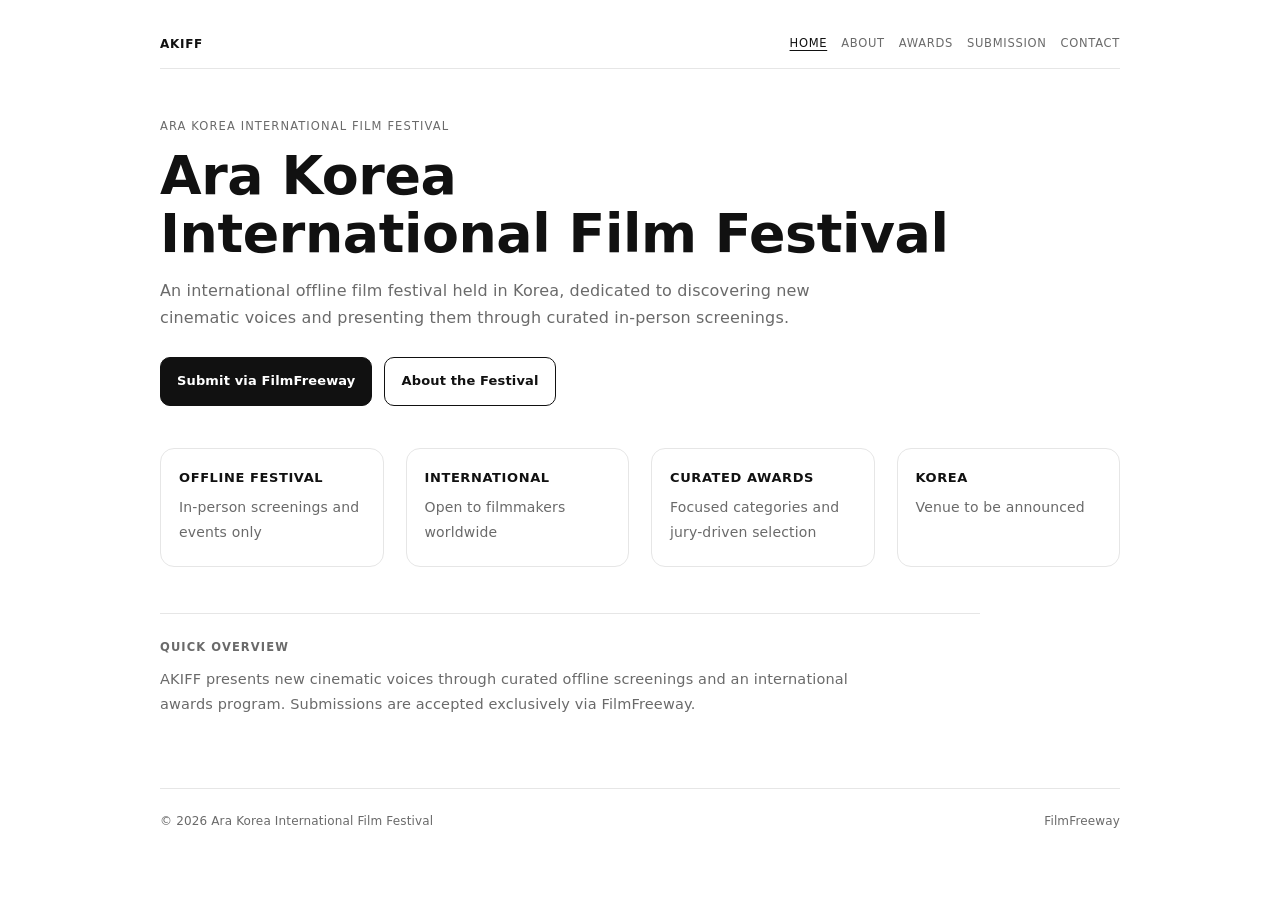
==== index.html @ 5d1ac5d6 "Add files via upload" ====
<!doctype html>
<html lang="en">
<head>
  <meta charset="utf-8" />
  <meta name="viewport" content="width=device-width, initial-scale=1" />
  <title>Ara Korea International Film Festival (AKIFF)</title>
  <meta name="description" content="Ara Korea International Film Festival (AKIFF) is an offline international film festival in Korea. Submissions via FilmFreeway." />
  
  <style>
    :root{
      --bg:#ffffff;
      --text:#111111;
      --muted:#6a6a6a;
      --line:#e6e6e6;
      --max: 1000px;
    }
    *{ box-sizing:border-box; }
    body{
      margin:0;
      background:var(--bg);
      color:var(--text);
      font-family: system-ui, -apple-system, BlinkMacSystemFont, "Segoe UI",
                   Roboto, Helvetica, Arial;
      line-height:1.7;
      letter-spacing:0.15px;
      font-size:15px;
    }
    a{ color:inherit; text-decoration:none; }
    a:hover{ text-decoration:underline; }
    .wrap{ max-width:var(--max); margin:0 auto; padding:20px 20px 64px; }

    header{
      position: sticky;
      top: 0;
      background: rgba(255,255,255,0.96);
      border-bottom:1px solid var(--line);
      z-index: 10;
    }
    .topbar{
      display:flex;
      justify-content:space-between;
      align-items:center;
      padding: 14px 0;
      font-size:12px;
      text-transform:uppercase;
      letter-spacing:0.7px;
      gap: 16px;
    }
    .brand a{
      font-weight:700;
      text-decoration:none;
    }
    nav{
      display:flex;
      gap:14px;
      color:var(--muted);
      font-size:11.5px;
      letter-spacing:0.7px;
      flex-wrap:wrap;
      justify-content:flex-end;
    }
    nav a{ white-space:nowrap; }

    nav a[aria-current="page"]{
      color: var(--text);
      text-decoration: underline;
      text-underline-offset: 3px;
    }

    /* Small screens: keep nav on one line via horizontal scroll (no wrapping) */
    @media (max-width: 420px){
      .topbar{ align-items:flex-start; gap:10px; }
      nav{
        flex-wrap: nowrap;
        overflow-x: auto;
        -webkit-overflow-scrolling: touch;
        max-width: 100%;
        padding-bottom: 4px;
        justify-content:flex-start;
        gap:12px;
        font-size:11px;
      }
      nav::-webkit-scrollbar{ display:none; }
    }

    /* Page */
    .hero{
      margin-top:48px;
      max-width:820px;
    }
    h1{
      margin: 0 0 14px;
      font-size: clamp(30px, 4.2vw, 54px);
      line-height:1.08;
      letter-spacing:-0.4px;
      font-weight:700;
    }
    .lead{
      margin: 0 0 26px;
      font-size: 16px;
      color: var(--muted);
      max-width: 720px;
    }

    .cta{
      display:flex;
      gap:12px;
      flex-wrap:wrap;
    }
    .btn{
      display:inline-block;
      padding: 12px 16px;
      border:1px solid var(--text);
      border-radius: 10px;
      font-weight:600;
      font-size: 13px;
    }
    .btn.primary{ background:var(--text); color:var(--bg); }

    .impact{
      margin-top:42px;
      display:grid;
      grid-template-columns: repeat(auto-fit, minmax(220px,1fr));
      gap:22px;
    }
    .impact .card{
      padding:18px 18px 20px;
      border:1px solid var(--line);
      border-radius:14px;
      background:#fff;
    }
    .impact strong{
      display:block;
      font-size:13px;
      margin-bottom:6px;
      letter-spacing:0.6px;
      text-transform:uppercase;
    }
    .impact span{
      font-size:14px;
      color:var(--muted);
    }

    .section{
      margin-top: 46px;
      border-top: 1px solid var(--line);
      padding-top: 24px;
      max-width: 820px;
    }
    .kicker{
      margin: 0 0 10px;
      font-size: 11.5px;
      text-transform:uppercase;
      letter-spacing:1.1px;
      color:var(--muted);
    }
    h2{
      margin: 0 0 10px;
      font-size: 11.5px;
      text-transform:uppercase;
      letter-spacing:1.1px;
      color:var(--muted);
    }
    .two-col{
      display:grid;
      grid-template-columns: 1.2fr 1fr;
      gap: 18px;
      align-items:start;
    }
    @media (max-width: 820px){
      .two-col{ grid-template-columns: 1fr; }
    }
    .box{
      border:1px solid var(--line);
      border-radius:14px;
      padding:16px;
      background:#fff;
    }
    ul.clean{
      margin: 0;
      padding-left: 18px;
      color: var(--muted);
    }
    ul.clean li{ margin: 6px 0; }

    footer{
      margin-top: 72px;
      padding-top: 22px;
      border-top: 1px solid var(--line);
      color:var(--muted);
      font-size: 12px;
      display:flex;
      justify-content:space-between;
      gap:12px 18px;
      flex-wrap:wrap;
    }
  </style>

</head>
<body>
  <div class="wrap">
    
<header>
  <div class="topbar">
    <div class="brand"><a href="./index.html">AKIFF</a></div>
    <nav aria-label="Primary">
      <a href="./index.html" aria-current="page">Home</a>
      <a href="./about.html" >About</a>
      <a href="./awards.html" >Awards</a>
      <a href="./submit.html">Submission</a>
      <a href="./contact.html">Contact</a>
    </nav>
  </div>
</header>

    <main>
      <section class="hero">
        <div class="kicker">Ara Korea International Film Festival</div>
        <h1>Ara Korea<br>International Film Festival</h1>
        <p class="lead">
          An international offline film festival held in Korea, dedicated to discovering new cinematic voices and presenting them
          through curated in-person screenings.
        </p>

        <div class="cta">
          <a class="btn primary" href="https://filmfreeway.com/arakorea" target="_blank" rel="noopener">Submit via FilmFreeway</a>
          <a class="btn" href="./about.html">About the Festival</a>
        </div>
      </section>

      <section class="impact" aria-label="Highlights">
        <div class="card"><strong>Offline Festival</strong><span>In-person screenings and events only</span></div>
        <div class="card"><strong>International</strong><span>Open to filmmakers worldwide</span></div>
        <div class="card"><strong>Curated Awards</strong><span>Focused categories and jury-driven selection</span></div>
        <div class="card"><strong>Korea</strong><span>Venue to be announced</span></div>
      </section>

      <section class="section">
        <h2>Quick overview</h2>
        <p class="lead" style="font-size:14.5px; margin-bottom:0;">
          AKIFF presents new cinematic voices through curated offline screenings and an international awards program.
          Submissions are accepted exclusively via FilmFreeway.
        </p>
      </section>

      <footer>
        <div>© <span id="y"></span> Ara Korea International Film Festival</div>
        <div><a href="https://filmfreeway.com/arakorea" target="_blank" rel="noopener">FilmFreeway</a></div>
      </footer>
    </main>
  </div>
  <script>document.getElementById('y').textContent = new Date().getFullYear();</script>
</body>
</html>
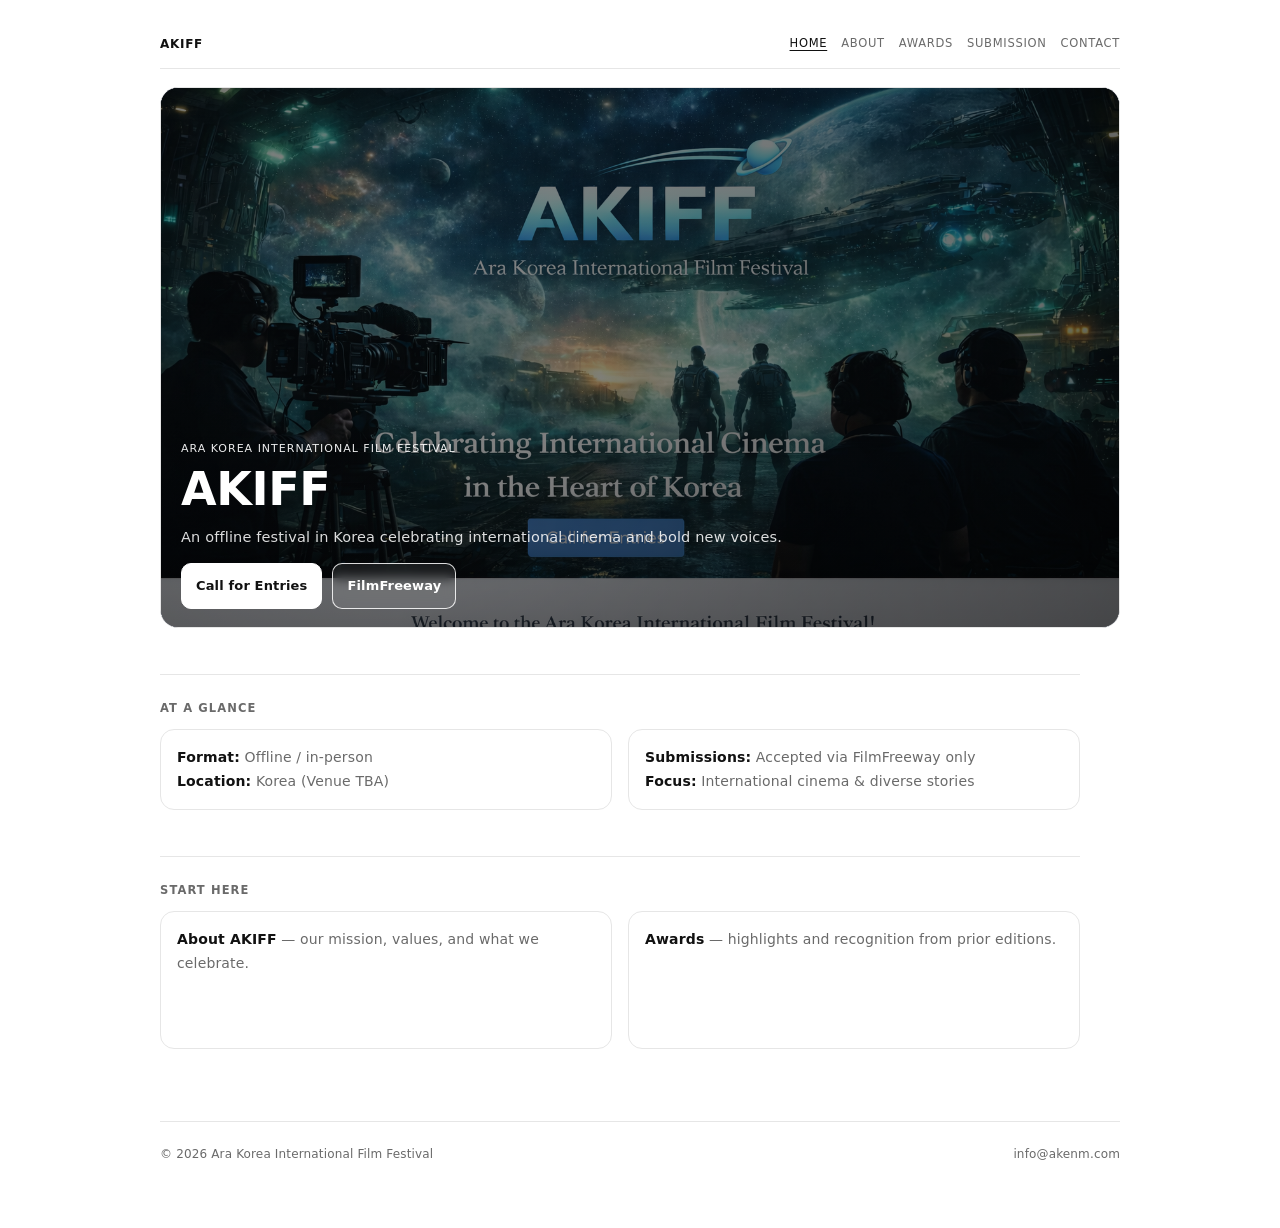
==== commit 1b0c09b3: "Add files via upload" ====
--- a/index.html
+++ b/index.html
@@ -4,15 +4,15 @@
   <meta charset="utf-8" />
   <meta name="viewport" content="width=device-width, initial-scale=1" />
   <title>Ara Korea International Film Festival (AKIFF)</title>
-  <meta name="description" content="Ara Korea International Film Festival (AKIFF) is an offline international film festival in Korea. Submissions via FilmFreeway." />
-  
+  <meta name="description" content="Ara Korea International Film Festival (AKIFF) — an offline festival in Korea celebrating international cinema." />
+
   <style>
     :root{
       --bg:#ffffff;
       --text:#111111;
       --muted:#6a6a6a;
       --line:#e6e6e6;
-      --max: 1000px;
+      --max:1000px;
     }
     *{ box-sizing:border-box; }
     body{
@@ -32,24 +32,22 @@
     header{
       position: sticky;
       top: 0;
-      background: rgba(255,255,255,0.96);
+      background: rgba(255,255,255,0.92);
       border-bottom:1px solid var(--line);
       z-index: 10;
+      backdrop-filter: blur(10px);
     }
     .topbar{
       display:flex;
       justify-content:space-between;
       align-items:center;
-      padding: 14px 0;
+      padding:14px 0;
       font-size:12px;
       text-transform:uppercase;
       letter-spacing:0.7px;
-      gap: 16px;
-    }
-    .brand a{
-      font-weight:700;
-      text-decoration:none;
-    }
+      gap:16px;
+    }
+    .brand a{ font-weight:700; }
     nav{
       display:flex;
       gap:14px;
@@ -60,22 +58,17 @@
       justify-content:flex-end;
     }
     nav a{ white-space:nowrap; }
-
     nav a[aria-current="page"]{
-      color: var(--text);
-      text-decoration: underline;
-      text-underline-offset: 3px;
-    }
-
-    /* Small screens: keep nav on one line via horizontal scroll (no wrapping) */
-    @media (max-width: 420px){
+      color:var(--text);
+      text-decoration:underline;
+      text-underline-offset:3px;
+    }
+    @media (max-width:420px){
       .topbar{ align-items:flex-start; gap:10px; }
       nav{
-        flex-wrap: nowrap;
-        overflow-x: auto;
-        -webkit-overflow-scrolling: touch;
-        max-width: 100%;
-        padding-bottom: 4px;
+        flex-wrap:nowrap;
+        overflow-x:auto;
+        -webkit-overflow-scrolling:touch;
         justify-content:flex-start;
         gap:12px;
         font-size:11px;
@@ -83,172 +76,204 @@
       nav::-webkit-scrollbar{ display:none; }
     }
 
-    /* Page */
+    /* HERO */
     .hero{
-      margin-top:48px;
-      max-width:820px;
+      margin-top:18px;
+      border:1px solid var(--line);
+      border-radius:18px;
+      overflow:hidden;
+      background:#0b1220;
+      position:relative;
+    }
+    .heroMedia{
+      aspect-ratio: 16 / 9;
+      width:100%;
+      position:relative;
+      background:#0b1220;
+    }
+    .heroMedia img{
+      position:absolute;
+      inset:0;
+      width:100%;
+      height:100%;
+      object-fit:cover;
+      display:block;
+      transform: scale(1.02);
+    }
+    .heroMedia:after{
+      content:"";
+      position:absolute;
+      inset:0;
+      background:
+        radial-gradient(1200px 600px at 25% 80%, rgba(0,0,0,0.05), rgba(0,0,0,0.55)),
+        linear-gradient(to top, rgba(0,0,0,0.55), rgba(0,0,0,0.18));
+      pointer-events:none;
+    }
+    .heroInner{
+      position:absolute;
+      inset:auto 0 0 0;
+      padding:22px 20px 18px;
+      color:#fff;
+      z-index:2;
+    }
+    .kicker{
+      font-size:11px;
+      text-transform:uppercase;
+      letter-spacing:1px;
+      opacity:.92;
+      margin:0 0 6px;
     }
     h1{
-      margin: 0 0 14px;
-      font-size: clamp(30px, 4.2vw, 54px);
+      margin:0 0 10px;
+      font-size:clamp(26px,4vw,46px);
       line-height:1.08;
       letter-spacing:-0.4px;
-      font-weight:700;
+      font-weight:800;
     }
     .lead{
-      margin: 0 0 26px;
-      font-size: 16px;
-      color: var(--muted);
-      max-width: 720px;
-    }
-
-    .cta{
-      display:flex;
-      gap:12px;
+      margin:0 0 14px;
+      max-width:780px;
+      color:rgba(255,255,255,0.86);
+      font-size:14.5px;
+    }
+    .ctaRow{
+      display:flex;
+      gap:10px;
       flex-wrap:wrap;
+      align-items:center;
     }
     .btn{
       display:inline-block;
-      padding: 12px 16px;
-      border:1px solid var(--text);
-      border-radius: 10px;
-      font-weight:600;
-      font-size: 13px;
-    }
-    .btn.primary{ background:var(--text); color:var(--bg); }
-
-    .impact{
-      margin-top:42px;
-      display:grid;
-      grid-template-columns: repeat(auto-fit, minmax(220px,1fr));
-      gap:22px;
-    }
-    .impact .card{
-      padding:18px 18px 20px;
-      border:1px solid var(--line);
-      border-radius:14px;
+      padding:11px 14px;
+      border:1px solid rgba(255,255,255,0.85);
+      border-radius:10px;
+      font-weight:700;
+      font-size:13px;
+      color:#fff;
+      backdrop-filter: blur(6px);
+      background: rgba(255,255,255,0.08);
+    }
+    .btn.primary{
       background:#fff;
-    }
-    .impact strong{
-      display:block;
-      font-size:13px;
-      margin-bottom:6px;
-      letter-spacing:0.6px;
-      text-transform:uppercase;
-    }
-    .impact span{
-      font-size:14px;
-      color:var(--muted);
+      color:#111;
+      border-color:#fff;
     }
 
     .section{
-      margin-top: 46px;
-      border-top: 1px solid var(--line);
-      padding-top: 24px;
-      max-width: 820px;
-    }
-    .kicker{
-      margin: 0 0 10px;
-      font-size: 11.5px;
+      margin-top:46px;
+      border-top:1px solid var(--line);
+      padding-top:24px;
+      max-width:920px;
+    }
+    h2{
+      margin:0 0 10px;
+      font-size:11.5px;
       text-transform:uppercase;
       letter-spacing:1.1px;
       color:var(--muted);
     }
-    h2{
-      margin: 0 0 10px;
-      font-size: 11.5px;
-      text-transform:uppercase;
-      letter-spacing:1.1px;
-      color:var(--muted);
-    }
-    .two-col{
+    .grid{
       display:grid;
-      grid-template-columns: 1.2fr 1fr;
-      gap: 18px;
-      align-items:start;
-    }
-    @media (max-width: 820px){
-      .two-col{ grid-template-columns: 1fr; }
-    }
-    .box{
+      grid-template-columns: 1fr 1fr;
+      gap:16px;
+    }
+    @media (max-width:780px){
+      .grid{ grid-template-columns: 1fr; }
+    }
+    .card{
       border:1px solid var(--line);
       border-radius:14px;
       padding:16px;
       background:#fff;
     }
-    ul.clean{
-      margin: 0;
-      padding-left: 18px;
-      color: var(--muted);
-    }
-    ul.clean li{ margin: 6px 0; }
+    .card p{ margin:0; color:var(--muted); font-size:14px; }
+    .card strong{ color:var(--text); }
 
     footer{
-      margin-top: 72px;
-      padding-top: 22px;
-      border-top: 1px solid var(--line);
+      margin-top:72px;
+      padding-top:22px;
+      border-top:1px solid var(--line);
       color:var(--muted);
-      font-size: 12px;
+      font-size:12px;
       display:flex;
       justify-content:space-between;
       gap:12px 18px;
       flex-wrap:wrap;
     }
   </style>
-
 </head>
+
 <body>
   <div class="wrap">
-    
-<header>
-  <div class="topbar">
-    <div class="brand"><a href="./index.html">AKIFF</a></div>
-    <nav aria-label="Primary">
-      <a href="./index.html" aria-current="page">Home</a>
-      <a href="./about.html" >About</a>
-      <a href="./awards.html" >Awards</a>
-      <a href="./submit.html">Submission</a>
-      <a href="./contact.html">Contact</a>
-    </nav>
-  </div>
-</header>
+    <header>
+      <div class="topbar">
+        <div class="brand"><a href="./index.html">AKIFF</a></div>
+        <nav aria-label="Primary">
+          <a href="./index.html" aria-current="page">Home</a>
+          <a href="./about.html">About</a>
+          <a href="./awards.html">Awards</a>
+          <a href="./submit.html">Submission</a>
+          <a href="./contact.html">Contact</a>
+        </nav>
+      </div>
+    </header>
 
     <main>
-      <section class="hero">
-        <div class="kicker">Ara Korea International Film Festival</div>
-        <h1>Ara Korea<br>International Film Festival</h1>
-        <p class="lead">
-          An international offline film festival held in Korea, dedicated to discovering new cinematic voices and presenting them
-          through curated in-person screenings.
-        </p>
-
-        <div class="cta">
-          <a class="btn primary" href="https://filmfreeway.com/arakorea" target="_blank" rel="noopener">Submit via FilmFreeway</a>
-          <a class="btn" href="./about.html">About the Festival</a>
+      <!-- Upload the hero image to your repo with filename: hero-akiff.png (same folder as index.html) -->
+      <section class="hero" aria-label="Hero">
+        <div class="heroMedia">
+          <img src="./hero-akiff.png" alt="AKIFF space-themed key visual" />
+          <div class="heroInner">
+            <p class="kicker">Ara Korea International Film Festival</p>
+            <h1>AKIFF</h1>
+            <p class="lead">
+              An offline festival in Korea celebrating international cinema and bold new voices.
+            </p>
+            <div class="ctaRow">
+              <a class="btn primary" href="./submit.html">Call for Entries</a>
+              <a class="btn" href="https://filmfreeway.com/arakorea" target="_blank" rel="noopener">FilmFreeway</a>
+            </div>
+          </div>
         </div>
       </section>
 
-      <section class="impact" aria-label="Highlights">
-        <div class="card"><strong>Offline Festival</strong><span>In-person screenings and events only</span></div>
-        <div class="card"><strong>International</strong><span>Open to filmmakers worldwide</span></div>
-        <div class="card"><strong>Curated Awards</strong><span>Focused categories and jury-driven selection</span></div>
-        <div class="card"><strong>Korea</strong><span>Venue to be announced</span></div>
+      <section class="section">
+        <h2>At a glance</h2>
+        <div class="grid">
+          <div class="card">
+            <p><strong>Format:</strong> Offline / in-person</p>
+            <p><strong>Location:</strong> Korea (Venue TBA)</p>
+          </div>
+          <div class="card">
+            <p><strong>Submissions:</strong> Accepted via FilmFreeway only</p>
+            <p><strong>Focus:</strong> International cinema & diverse stories</p>
+          </div>
+        </div>
       </section>
 
       <section class="section">
-        <h2>Quick overview</h2>
-        <p class="lead" style="font-size:14.5px; margin-bottom:0;">
-          AKIFF presents new cinematic voices through curated offline screenings and an international awards program.
-          Submissions are accepted exclusively via FilmFreeway.
-        </p>
+        <h2>Start here</h2>
+        <div class="grid">
+          <div class="card">
+            <p><strong>About AKIFF</strong> — our mission, values, and what we celebrate.</p>
+            <p style="margin-top:10px;"><a class="btn" href="./about.html">Read About</a></p>
+          </div>
+          <div class="card">
+            <p><strong>Awards</strong> — highlights and recognition from prior editions.</p>
+            <p style="margin-top:10px;"><a class="btn" href="./awards.html">View Awards</a></p>
+          </div>
+        </div>
       </section>
 
       <footer>
         <div>© <span id="y"></span> Ara Korea International Film Festival</div>
-        <div><a href="https://filmfreeway.com/arakorea" target="_blank" rel="noopener">FilmFreeway</a></div>
+        <div><a href="mailto:info@akenm.com">info@akenm.com</a></div>
       </footer>
     </main>
   </div>
-  <script>document.getElementById('y').textContent = new Date().getFullYear();</script>
+
+  <script>
+    document.getElementById('y').textContent = new Date().getFullYear();
+  </script>
 </body>
 </html>
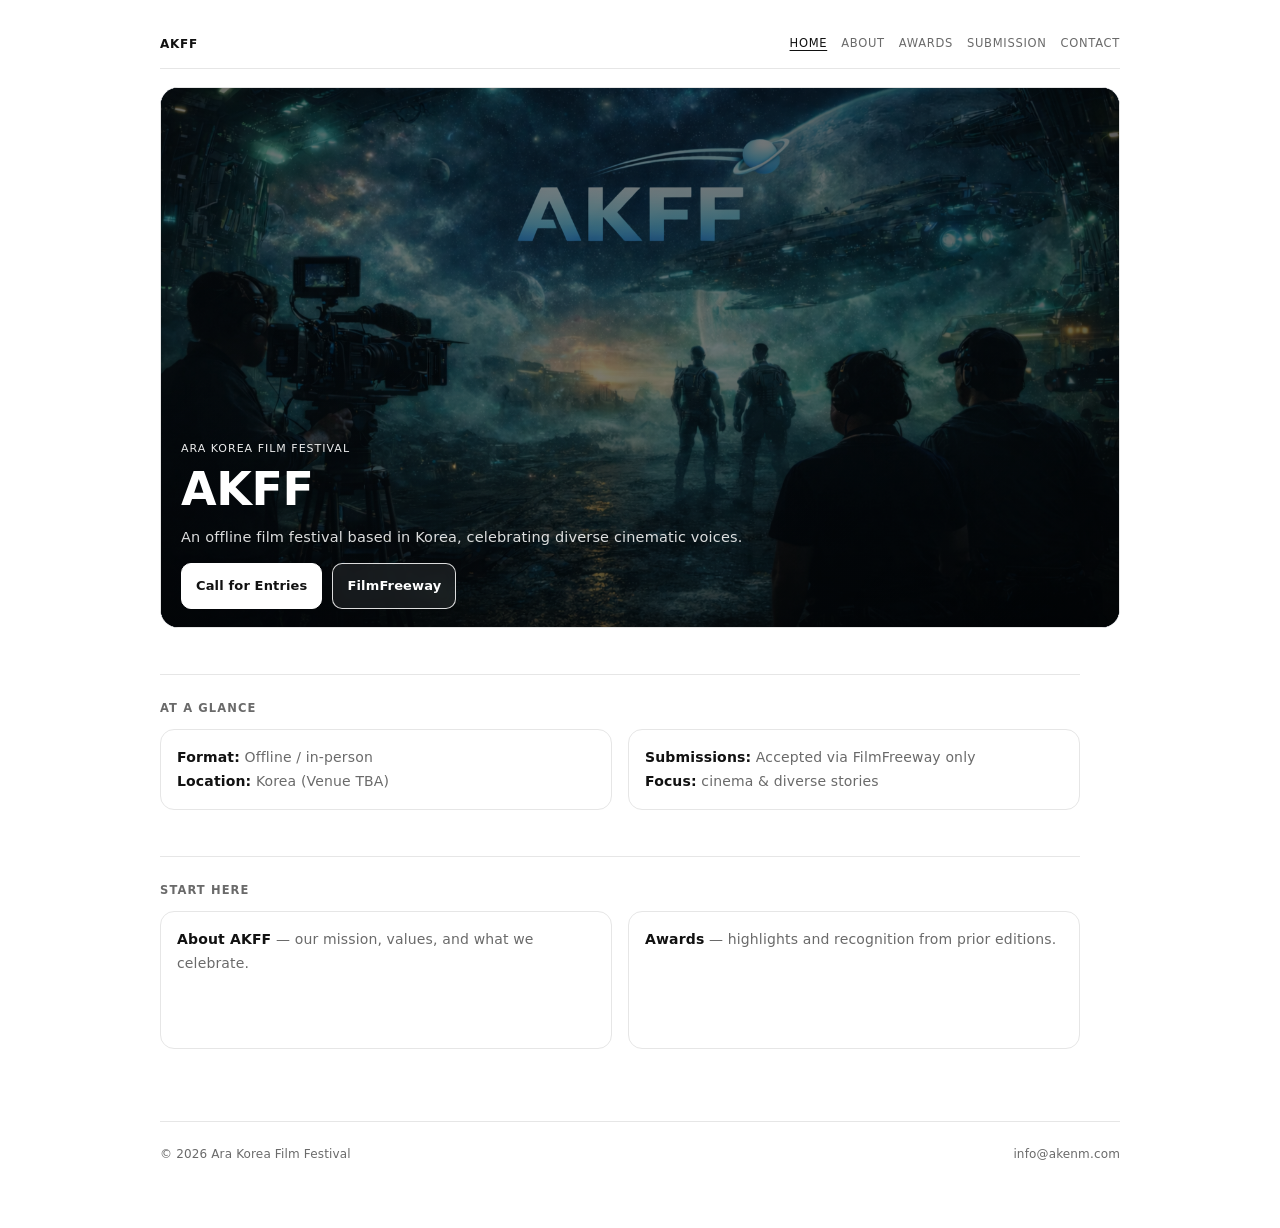
==== commit 9d851dd2: "Add files via upload" ====
--- a/index.html
+++ b/index.html
@@ -1,279 +1,257 @@
 <!doctype html>
 <html lang="en">
 <head>
-  <meta charset="utf-8" />
-  <meta name="viewport" content="width=device-width, initial-scale=1" />
-  <title>Ara Korea International Film Festival (AKIFF)</title>
-  <meta name="description" content="Ara Korea International Film Festival (AKIFF) — an offline festival in Korea celebrating international cinema." />
-
-  <style>
-    :root{
-      --bg:#ffffff;
-      --text:#111111;
-      --muted:#6a6a6a;
-      --line:#e6e6e6;
-      --max:1000px;
-    }
-    *{ box-sizing:border-box; }
-    body{
-      margin:0;
-      background:var(--bg);
-      color:var(--text);
-      font-family: system-ui, -apple-system, BlinkMacSystemFont, "Segoe UI",
-                   Roboto, Helvetica, Arial;
-      line-height:1.7;
-      letter-spacing:0.15px;
-      font-size:15px;
-    }
-    a{ color:inherit; text-decoration:none; }
-    a:hover{ text-decoration:underline; }
-    .wrap{ max-width:var(--max); margin:0 auto; padding:20px 20px 64px; }
-
-    header{
-      position: sticky;
-      top: 0;
-      background: rgba(255,255,255,0.92);
-      border-bottom:1px solid var(--line);
-      z-index: 10;
-      backdrop-filter: blur(10px);
-    }
-    .topbar{
-      display:flex;
-      justify-content:space-between;
-      align-items:center;
-      padding:14px 0;
-      font-size:12px;
-      text-transform:uppercase;
-      letter-spacing:0.7px;
-      gap:16px;
-    }
-    .brand a{ font-weight:700; }
-    nav{
-      display:flex;
-      gap:14px;
-      color:var(--muted);
-      font-size:11.5px;
-      letter-spacing:0.7px;
-      flex-wrap:wrap;
-      justify-content:flex-end;
-    }
-    nav a{ white-space:nowrap; }
-    nav a[aria-current="page"]{
-      color:var(--text);
-      text-decoration:underline;
-      text-underline-offset:3px;
-    }
-    @media (max-width:420px){
-      .topbar{ align-items:flex-start; gap:10px; }
-      nav{
-        flex-wrap:nowrap;
-        overflow-x:auto;
-        -webkit-overflow-scrolling:touch;
-        justify-content:flex-start;
-        gap:12px;
-        font-size:11px;
-      }
-      nav::-webkit-scrollbar{ display:none; }
-    }
-
-    /* HERO */
-    .hero{
-      margin-top:18px;
-      border:1px solid var(--line);
-      border-radius:18px;
-      overflow:hidden;
-      background:#0b1220;
-      position:relative;
-    }
-    .heroMedia{
-      aspect-ratio: 16 / 9;
-      width:100%;
-      position:relative;
-      background:#0b1220;
-    }
-    .heroMedia img{
-      position:absolute;
-      inset:0;
-      width:100%;
-      height:100%;
-      object-fit:cover;
-      display:block;
-      transform: scale(1.02);
-    }
-    .heroMedia:after{
-      content:"";
-      position:absolute;
-      inset:0;
-      background:
-        radial-gradient(1200px 600px at 25% 80%, rgba(0,0,0,0.05), rgba(0,0,0,0.55)),
-        linear-gradient(to top, rgba(0,0,0,0.55), rgba(0,0,0,0.18));
-      pointer-events:none;
-    }
-    .heroInner{
-      position:absolute;
-      inset:auto 0 0 0;
-      padding:22px 20px 18px;
-      color:#fff;
-      z-index:2;
-    }
-    .kicker{
-      font-size:11px;
-      text-transform:uppercase;
-      letter-spacing:1px;
-      opacity:.92;
-      margin:0 0 6px;
-    }
-    h1{
-      margin:0 0 10px;
-      font-size:clamp(26px,4vw,46px);
-      line-height:1.08;
-      letter-spacing:-0.4px;
-      font-weight:800;
-    }
-    .lead{
-      margin:0 0 14px;
-      max-width:780px;
-      color:rgba(255,255,255,0.86);
-      font-size:14.5px;
-    }
-    .ctaRow{
-      display:flex;
-      gap:10px;
-      flex-wrap:wrap;
-      align-items:center;
-    }
-    .btn{
-      display:inline-block;
-      padding:11px 14px;
-      border:1px solid rgba(255,255,255,0.85);
-      border-radius:10px;
-      font-weight:700;
-      font-size:13px;
-      color:#fff;
-      backdrop-filter: blur(6px);
-      background: rgba(255,255,255,0.08);
-    }
-    .btn.primary{
-      background:#fff;
-      color:#111;
-      border-color:#fff;
-    }
-
-    .section{
-      margin-top:46px;
-      border-top:1px solid var(--line);
-      padding-top:24px;
-      max-width:920px;
-    }
-    h2{
-      margin:0 0 10px;
-      font-size:11.5px;
-      text-transform:uppercase;
-      letter-spacing:1.1px;
-      color:var(--muted);
-    }
-    .grid{
-      display:grid;
-      grid-template-columns: 1fr 1fr;
-      gap:16px;
-    }
-    @media (max-width:780px){
-      .grid{ grid-template-columns: 1fr; }
-    }
-    .card{
-      border:1px solid var(--line);
-      border-radius:14px;
-      padding:16px;
-      background:#fff;
-    }
-    .card p{ margin:0; color:var(--muted); font-size:14px; }
-    .card strong{ color:var(--text); }
-
-    footer{
-      margin-top:72px;
-      padding-top:22px;
-      border-top:1px solid var(--line);
-      color:var(--muted);
-      font-size:12px;
-      display:flex;
-      justify-content:space-between;
-      gap:12px 18px;
-      flex-wrap:wrap;
-    }
-  </style>
+ <meta charset="utf-8" />
+ <meta name="viewport" content="width=device-width, initial-scale=1" />
+ <title>Ara Korea Film Festival (AKFF)</title>
+ <meta name="description" content="Ara Korea Film Festival (AKFF) — an offline festival in Korea celebrating diverse cinema." />
+
+ <style>:root{
+ --bg:#ffffff;
+ --text:#111111;
+ --muted:#6a6a6a;
+ --line:#e6e6e6;
+ --max:1000px;
+ }
+ *{ box-sizing:border-box; }
+ body{
+ margin:0;
+ background:var(--bg);
+ color:var(--text);
+ font-family: system-ui, -apple-system, BlinkMacSystemFont, "Segoe UI",
+ Roboto, Helvetica, Arial;
+ line-height:1.7;
+ letter-spacing:0.15px;
+ font-size:15px;
+ }
+ a{ color:inherit; text-decoration:none; }
+ a:hover{ text-decoration:underline; }.wrap{ max-width:var(--max); margin:0 auto; padding:20px 20px 64px; }
+
+ header{
+ position: sticky;
+ top: 0;
+ background: rgba(255,255,255,0.92);
+ border-bottom:1px solid var(--line);
+ z-index: 10;
+ backdrop-filter: blur(10px);
+ }.topbar{
+ display:flex;
+ justify-content:space-between;
+ align-items:center;
+ padding:14px 0;
+ font-size:12px;
+ text-transform:uppercase;
+ letter-spacing:0.7px;
+ gap:16px;
+ }.brand a{ font-weight:700; }
+ nav{
+ display:flex;
+ gap:14px;
+ color:var(--muted);
+ font-size:11.5px;
+ letter-spacing:0.7px;
+ flex-wrap:wrap;
+ justify-content:flex-end;
+ }
+ nav a{ white-space:nowrap; }
+ nav a[aria-current="page"]{
+ color:var(--text);
+ text-decoration:underline;
+ text-underline-offset:3px;
+ }
+ @media (max-width:420px){.topbar{ align-items:flex-start; gap:10px; }
+ nav{
+ flex-wrap:nowrap;
+ overflow-x:auto;
+ -webkit-overflow-scrolling:touch;
+ justify-content:flex-start;
+ gap:12px;
+ font-size:11px;
+ }
+ nav::-webkit-scrollbar{ display:none; }
+ }
+
+ /* HERO */.hero{
+ margin-top:18px;
+ border:1px solid var(--line);
+ border-radius:18px;
+ overflow:hidden;
+ background:#0b1220;
+ position:relative;
+ }.heroMedia{
+ aspect-ratio: 16 / 9;
+ width:100%;
+ position:relative;
+ background:#0b1220;
+ }.heroMedia img{
+ position:absolute;
+ inset:0;
+ width:100%;
+ height:100%;
+ object-fit:cover;
+ display:block;
+ transform: scale(1.02);
+ }.heroMedia:after{
+ content:"";
+ position:absolute;
+ inset:0;
+ background:
+ radial-gradient(1200px 600px at 25% 80%, rgba(0,0,0,0.05), rgba(0,0,0,0.55)),
+ linear-gradient(to top, rgba(0,0,0,0.55), rgba(0,0,0,0.18));
+ pointer-events:none;
+ }.heroInner{
+ position:absolute;
+ inset:auto 0 0 0;
+ padding:22px 20px 18px;
+ color:#fff;
+ z-index:2;
+ }.kicker{
+ font-size:11px;
+ text-transform:uppercase;
+ letter-spacing:1px;
+ opacity:.92;
+ margin:0 0 6px;
+ }
+ h1{
+ margin:0 0 10px;
+ font-size:clamp(26px,4vw,46px);
+ line-height:1.08;
+ letter-spacing:-0.4px;
+ font-weight:800;
+ }.lead{
+ margin:0 0 14px;
+ max-width:780px;
+ color:rgba(255,255,255,0.86);
+ font-size:14.5px;
+ }.ctaRow{
+ display:flex;
+ gap:10px;
+ flex-wrap:wrap;
+ align-items:center;
+ }.btn{
+ display:inline-block;
+ padding:11px 14px;
+ border:1px solid rgba(255,255,255,0.85);
+ border-radius:10px;
+ font-weight:700;
+ font-size:13px;
+ color:#fff;
+ backdrop-filter: blur(6px);
+ background: rgba(255,255,255,0.08);
+ }.btn.primary{
+ background:#fff;
+ color:#111;
+ border-color:#fff;
+ }.section{
+ margin-top:46px;
+ border-top:1px solid var(--line);
+ padding-top:24px;
+ max-width:920px;
+ }
+ h2{
+ margin:0 0 10px;
+ font-size:11.5px;
+ text-transform:uppercase;
+ letter-spacing:1.1px;
+ color:var(--muted);
+ }.grid{
+ display:grid;
+ grid-template-columns: 1fr 1fr;
+ gap:16px;
+ }
+ @media (max-width:780px){.grid{ grid-template-columns: 1fr; }
+ }.card{
+ border:1px solid var(--line);
+ border-radius:14px;
+ padding:16px;
+ background:#fff;
+ }.card p{ margin:0; color:var(--muted); font-size:14px; }.card strong{ color:var(--text); }
+
+ footer{
+ margin-top:72px;
+ padding-top:22px;
+ border-top:1px solid var(--line);
+ color:var(--muted);
+ font-size:12px;
+ display:flex;
+ justify-content:space-between;
+ gap:12px 18px;
+ flex-wrap:wrap;
+ }
+ </style>
 </head>
 
 <body>
-  <div class="wrap">
-    <header>
-      <div class="topbar">
-        <div class="brand"><a href="./index.html">AKIFF</a></div>
-        <nav aria-label="Primary">
-          <a href="./index.html" aria-current="page">Home</a>
-          <a href="./about.html">About</a>
-          <a href="./awards.html">Awards</a>
-          <a href="./submit.html">Submission</a>
-          <a href="./contact.html">Contact</a>
-        </nav>
-      </div>
-    </header>
-
-    <main>
-      <!-- Upload the hero image to your repo with filename: hero-akiff.png (same folder as index.html) -->
-      <section class="hero" aria-label="Hero">
-        <div class="heroMedia">
-          <img src="./hero-akiff.png" alt="AKIFF space-themed key visual" />
-          <div class="heroInner">
-            <p class="kicker">Ara Korea International Film Festival</p>
-            <h1>AKIFF</h1>
-            <p class="lead">
-              An offline festival in Korea celebrating international cinema and bold new voices.
-            </p>
-            <div class="ctaRow">
-              <a class="btn primary" href="./submit.html">Call for Entries</a>
-              <a class="btn" href="https://filmfreeway.com/arakorea" target="_blank" rel="noopener">FilmFreeway</a>
-            </div>
-          </div>
-        </div>
-      </section>
-
-      <section class="section">
-        <h2>At a glance</h2>
-        <div class="grid">
-          <div class="card">
-            <p><strong>Format:</strong> Offline / in-person</p>
-            <p><strong>Location:</strong> Korea (Venue TBA)</p>
-          </div>
-          <div class="card">
-            <p><strong>Submissions:</strong> Accepted via FilmFreeway only</p>
-            <p><strong>Focus:</strong> International cinema & diverse stories</p>
-          </div>
-        </div>
-      </section>
-
-      <section class="section">
-        <h2>Start here</h2>
-        <div class="grid">
-          <div class="card">
-            <p><strong>About AKIFF</strong> — our mission, values, and what we celebrate.</p>
-            <p style="margin-top:10px;"><a class="btn" href="./about.html">Read About</a></p>
-          </div>
-          <div class="card">
-            <p><strong>Awards</strong> — highlights and recognition from prior editions.</p>
-            <p style="margin-top:10px;"><a class="btn" href="./awards.html">View Awards</a></p>
-          </div>
-        </div>
-      </section>
-
-      <footer>
-        <div>© <span id="y"></span> Ara Korea International Film Festival</div>
-        <div><a href="mailto:info@akenm.com">info@akenm.com</a></div>
-      </footer>
-    </main>
-  </div>
-
-  <script>
-    document.getElementById('y').textContent = new Date().getFullYear();
-  </script>
+ <div class="wrap">
+ <header>
+ <div class="topbar">
+ <div class="brand"><a href="./index.html">AKFF</a></div>
+ <nav aria-label="Primary">
+ <a href="./index.html" aria-current="page">Home</a>
+ <a href="./about.html">About</a>
+ <a href="./awards.html">Awards</a>
+ <a href="./submit.html">Submission</a>
+ <a href="./contact.html">Contact</a>
+ </nav>
+ </div>
+ </header>
+
+ <main>
+ <!-- Upload the hero image to your repo with filename: hero-akiff.png (same folder as index.html) -->
+ <section class="hero" aria-label="Hero">
+ <div class="heroMedia">
+ <img src="./hero-akff.png" alt="AKFF key visual" />
+ <div class="heroInner">
+ <p class="kicker">Ara Korea Film Festival</p>
+ <h1>AKFF</h1>
+ <p class="lead">
+ An offline film festival based in Korea, celebrating diverse cinematic voices.
+ </p>
+ <div class="ctaRow">
+ <a class="btn primary" href="./submit.html">Call for Entries</a>
+ <a class="btn" href="https://filmfreeway.com/arakorea" target="_blank" rel="noopener">FilmFreeway</a>
+ </div>
+ </div>
+ </div>
+ </section>
+
+ <section class="section">
+ <h2>At a glance</h2>
+ <div class="grid">
+ <div class="card">
+ <p><strong>Format:</strong> Offline / in-person</p>
+ <p><strong>Location:</strong> Korea (Venue TBA)</p>
+ </div>
+ <div class="card">
+ <p><strong>Submissions:</strong> Accepted via FilmFreeway only</p>
+ <p><strong>Focus:</strong> cinema & diverse stories</p>
+ </div>
+ </div>
+ </section>
+
+ <section class="section">
+ <h2>Start here</h2>
+ <div class="grid">
+ <div class="card">
+ <p><strong>About AKFF</strong> — our mission, values, and what we celebrate.</p>
+ <p style="margin-top:10px;"><a class="btn" href="./about.html">Read About</a></p>
+ </div>
+ <div class="card">
+ <p><strong>Awards</strong> — highlights and recognition from prior editions.</p>
+ <p style="margin-top:10px;"><a class="btn" href="./awards.html">View Awards</a></p>
+ </div>
+ </div>
+ </section>
+
+ <footer>
+ <div>© <span id="y"></span> Ara Korea Film Festival</div>
+ <div><a href="mailto:info@akenm.com">info@akenm.com</a></div>
+ </footer>
+ </main>
+ </div>
+
+ <script>
+ document.getElementById('y').textContent = new Date().getFullYear();
+ </script>
 </body>
 </html>
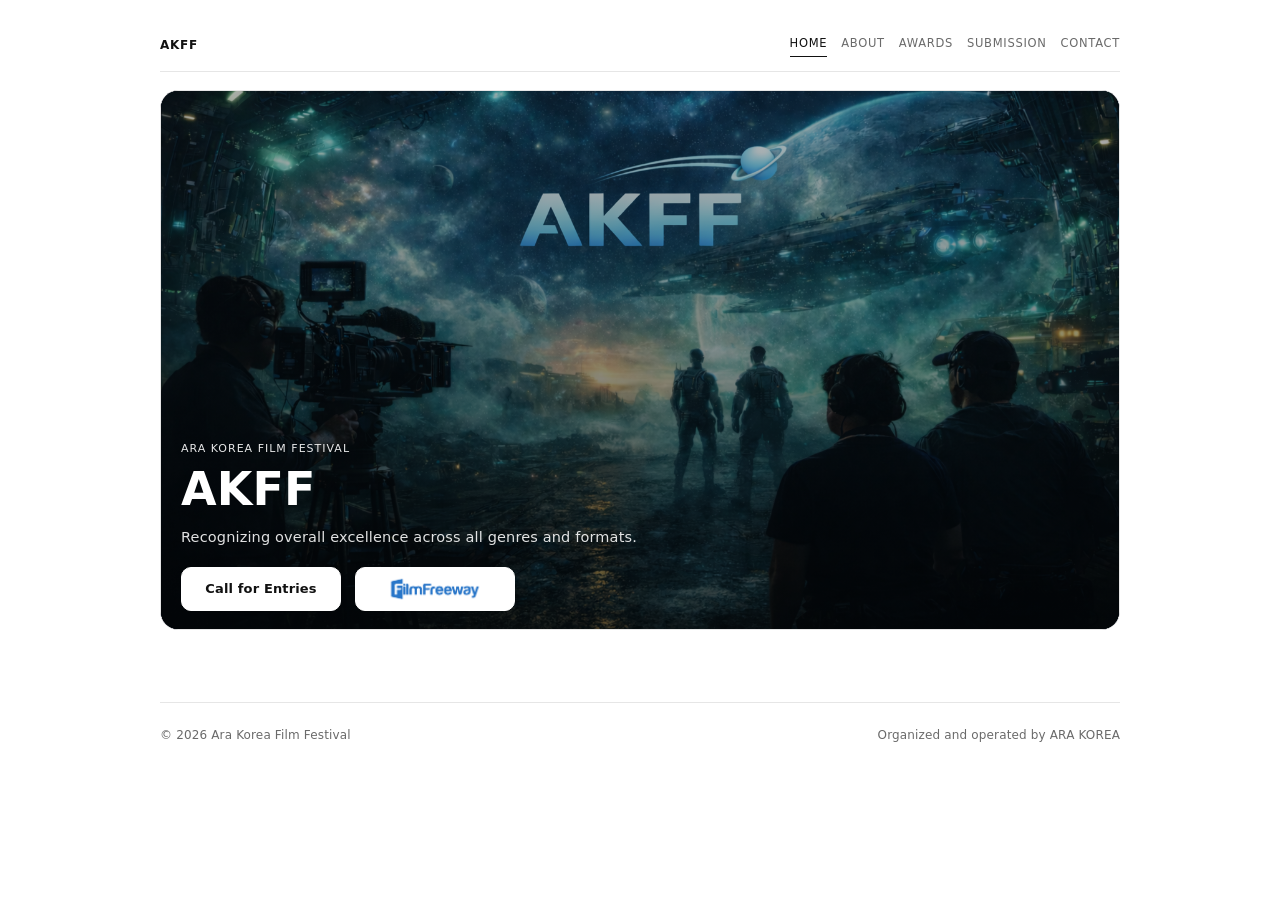
==== commit 1cc43f23: "Add files via upload" ====
--- a/index.html
+++ b/index.html
@@ -1,12 +1,13 @@
-<!doctype html>
+<!DOCTYPE html>
+
 <html lang="en">
 <head>
- <meta charset="utf-8" />
- <meta name="viewport" content="width=device-width, initial-scale=1" />
- <title>Ara Korea Film Festival (AKFF)</title>
- <meta name="description" content="Ara Korea Film Festival (AKFF) — an offline festival in Korea celebrating diverse cinema." />
-
- <style>:root{
+<meta charset="utf-8"/>
+<meta content="width=device-width, initial-scale=1" name="viewport"/>
+<title>Ara Korea Film Festival (AKFF)</title>
+<meta content="Ara Korea Film Festival (AKFF) — an international film festival recognizing overall excellence across all genres." name="description"/>
+<style>
+ :root{
  --bg:#ffffff;
  --text:#111111;
  --muted:#6a6a6a;
@@ -25,16 +26,18 @@
  font-size:15px;
  }
  a{ color:inherit; text-decoration:none; }
- a:hover{ text-decoration:underline; }.wrap{ max-width:var(--max); margin:0 auto; padding:20px 20px 64px; }
+ a:hover{ text-decoration:none; }
+
+ .wrap{ max-width:var(--max); margin:0 auto; padding:20px 20px 64px; }
 
  header{
- position: sticky;
- top: 0;
- background: rgba(255,255,255,0.92);
+ position:relative;
+ background: #ffffff;
  border-bottom:1px solid var(--line);
  z-index: 10;
- backdrop-filter: blur(10px);
- }.topbar{
+ }
+
+ .topbar{
  display:flex;
  justify-content:space-between;
  align-items:center;
@@ -43,8 +46,11 @@
  text-transform:uppercase;
  letter-spacing:0.7px;
  gap:16px;
- }.brand a{ font-weight:700; }
+ }
+ .brand a{ font-weight:700; }
  nav{
+ white-space:nowrap;
+
  display:flex;
  gap:14px;
  color:var(--muted);
@@ -56,116 +62,115 @@
  nav a{ white-space:nowrap; }
  nav a[aria-current="page"]{
  color:var(--text);
- text-decoration:underline;
- text-underline-offset:3px;
- }
- @media (max-width:420px){.topbar{ align-items:flex-start; gap:10px; }
- nav{
- flex-wrap:nowrap;
- overflow-x:auto;
- -webkit-overflow-scrolling:touch;
- justify-content:flex-start;
- gap:12px;
- font-size:11px;
- }
- nav::-webkit-scrollbar{ display:none; }
- }
-
- /* HERO */.hero{
+ text-decoration:none;
+ border-bottom:1px solid var(--text);
+ padding-bottom:2px;
+ }
+
+
+ /* HERO */
+ .hero{
  margin-top:18px;
  border:1px solid var(--line);
  border-radius:18px;
  overflow:hidden;
  background:#0b1220;
  position:relative;
- }.heroMedia{
+ }
+ .heroMedia{
  aspect-ratio: 16 / 9;
  width:100%;
  position:relative;
  background:#0b1220;
- }.heroMedia img{
+ }
+ .heroMedia > img{
  position:absolute;
  inset:0;
  width:100%;
  height:100%;
  object-fit:cover;
  display:block;
- transform: scale(1.02);
- }.heroMedia:after{
+ }
+ .heroMedia:after{
  content:"";
  position:absolute;
  inset:0;
  background:
- radial-gradient(1200px 600px at 25% 80%, rgba(0,0,0,0.05), rgba(0,0,0,0.55)),
- linear-gradient(to top, rgba(0,0,0,0.55), rgba(0,0,0,0.18));
+ linear-gradient(to top, rgba(0,0,0,0.6), rgba(0,0,0,0.25));
  pointer-events:none;
- }.heroInner{
+ }
+ .heroInner{
  position:absolute;
  inset:auto 0 0 0;
  padding:22px 20px 18px;
  color:#fff;
  z-index:2;
- }.kicker{
+ }
+ .kicker{
  font-size:11px;
  text-transform:uppercase;
  letter-spacing:1px;
- opacity:.92;
+ opacity:.9;
  margin:0 0 6px;
  }
  h1{
  margin:0 0 10px;
- font-size:clamp(26px,4vw,46px);
+ font-size:clamp(28px,4vw,46px);
  line-height:1.08;
- letter-spacing:-0.4px;
  font-weight:800;
- }.lead{
- margin:0 0 14px;
- max-width:780px;
- color:rgba(255,255,255,0.86);
+ }
+ .lead{
+ margin:0 0 18px;
+ max-width:760px;
+ color:rgba(255,255,255,0.88);
  font-size:14.5px;
- }.ctaRow{
- display:flex;
- gap:10px;
+ }
+
+ .ctaRow{
+ display:flex;
+ gap:14px;
  flex-wrap:wrap;
  align-items:center;
- }.btn{
- display:inline-block;
- padding:11px 14px;
- border:1px solid rgba(255,255,255,0.85);
+ }
+.ctaRow .btn{ min-width:160px; }
+
+
+ .btn{
+ display:inline-flex;
+ align-items:center;
+ justify-content:center;
+ min-height:44px;
+ padding:0 16px;
+ border:1px solid rgba(255,255,255,0.9);
  border-radius:10px;
  font-weight:700;
  font-size:13px;
  color:#fff;
  backdrop-filter: blur(6px);
  background: rgba(255,255,255,0.08);
- }.btn.primary{
+ }
+
+ .btn.primary{
  background:#fff;
  color:#111;
  border-color:#fff;
- }.section{
- margin-top:46px;
- border-top:1px solid var(--line);
- padding-top:24px;
- max-width:920px;
- }
- h2{
- margin:0 0 10px;
- font-size:11.5px;
- text-transform:uppercase;
- letter-spacing:1.1px;
- color:var(--muted);
- }.grid{
- display:grid;
- grid-template-columns: 1fr 1fr;
- gap:16px;
- }
- @media (max-width:780px){.grid{ grid-template-columns: 1fr; }
- }.card{
- border:1px solid var(--line);
- border-radius:14px;
- padding:16px;
+ }
+
+ .btn.logo{
  background:#fff;
- }.card p{ margin:0; color:var(--muted); font-size:14px; }.card strong{ color:var(--text); }
+ color:#111;
+ border-color:#fff;
+ padding:0 16px;
+ }
+
+
+ .btn.logo img{
+ height:40px;
+ width:auto;
+ display:block;
+ image-rendering: -webkit-optimize-contrast;
+}
+
 
  footer{
  margin-top:72px;
@@ -180,77 +185,48 @@
  }
  </style>
 </head>
-
 <body>
- <div class="wrap">
- <header>
- <div class="topbar">
- <div class="brand"><a href="./index.html">AKFF</a></div>
- <nav aria-label="Primary">
- <a href="./index.html" aria-current="page">Home</a>
- <a href="./about.html">About</a>
- <a href="./awards.html">Awards</a>
- <a href="./submit.html">Submission</a>
- <a href="./contact.html">Contact</a>
- </nav>
- </div>
- </header>
-
- <main>
- <!-- Upload the hero image to your repo with filename: hero-akiff.png (same folder as index.html) -->
- <section class="hero" aria-label="Hero">
- <div class="heroMedia">
- <img src="./hero-akff.png" alt="AKFF key visual" />
- <div class="heroInner">
- <p class="kicker">Ara Korea Film Festival</p>
- <h1>AKFF</h1>
- <p class="lead">
- An offline film festival based in Korea, celebrating diverse cinematic voices.
+<div class="wrap">
+<header>
+<div class="topbar">
+<div class="brand"><a href="./index.html">AKFF</a></div>
+<nav aria-label="Primary">
+<a aria-current="page" href="./index.html">Home</a>
+<a href="./about.html">About</a>
+<a href="./awards.html">Awards</a>
+<a href="./submit.html">Submission</a>
+<a href="./contact.html">Contact</a>
+
+
+</nav>
+</div>
+</header>
+<main>
+<section aria-label="Hero" class="hero">
+<div class="heroMedia">
+<img alt="AKFF key visual" src="./hero-akff.png"/>
+<div class="heroInner">
+<p class="kicker">Ara Korea Film Festival</p>
+<h1>AKFF</h1>
+<p class="lead">
+ Recognizing overall excellence across all genres and formats.
  </p>
- <div class="ctaRow">
- <a class="btn primary" href="./submit.html">Call for Entries</a>
- <a class="btn" href="https://filmfreeway.com/arakorea" target="_blank" rel="noopener">FilmFreeway</a>
- </div>
- </div>
- </div>
- </section>
-
- <section class="section">
- <h2>At a glance</h2>
- <div class="grid">
- <div class="card">
- <p><strong>Format:</strong> Offline / in-person</p>
- <p><strong>Location:</strong> Korea (Venue TBA)</p>
- </div>
- <div class="card">
- <p><strong>Submissions:</strong> Accepted via FilmFreeway only</p>
- <p><strong>Focus:</strong> cinema & diverse stories</p>
- </div>
- </div>
- </section>
-
- <section class="section">
- <h2>Start here</h2>
- <div class="grid">
- <div class="card">
- <p><strong>About AKFF</strong> — our mission, values, and what we celebrate.</p>
- <p style="margin-top:10px;"><a class="btn" href="./about.html">Read About</a></p>
- </div>
- <div class="card">
- <p><strong>Awards</strong> — highlights and recognition from prior editions.</p>
- <p style="margin-top:10px;"><a class="btn" href="./awards.html">View Awards</a></p>
- </div>
- </div>
- </section>
-
- <footer>
- <div>© <span id="y"></span> Ara Korea Film Festival</div>
- <div><a href="mailto:info@akenm.com">info@akenm.com</a></div>
- </footer>
- </main>
- </div>
-
- <script>
+<div class="ctaRow">
+<a class="btn primary" href="./submit.html">Call for Entries</a>
+<a aria-label="Submit via FilmFreeway" class="btn logo" href="https://filmfreeway.com/arakorea" rel="noopener" target="_blank">
+<img alt="FilmFreeway" src="./filmfreeway-logo-hi.png"/>
+</a>
+</div>
+</div>
+</div>
+</section>
+<footer>
+<div>© <span id="y"></span> Ara Korea Film Festival</div>
+<div>Organized and operated by <a href="https://arakorea.org" rel="noopener" target="_blank">ARA KOREA</a></div>
+</footer>
+</main>
+</div>
+<script>
  document.getElementById('y').textContent = new Date().getFullYear();
  </script>
 </body>
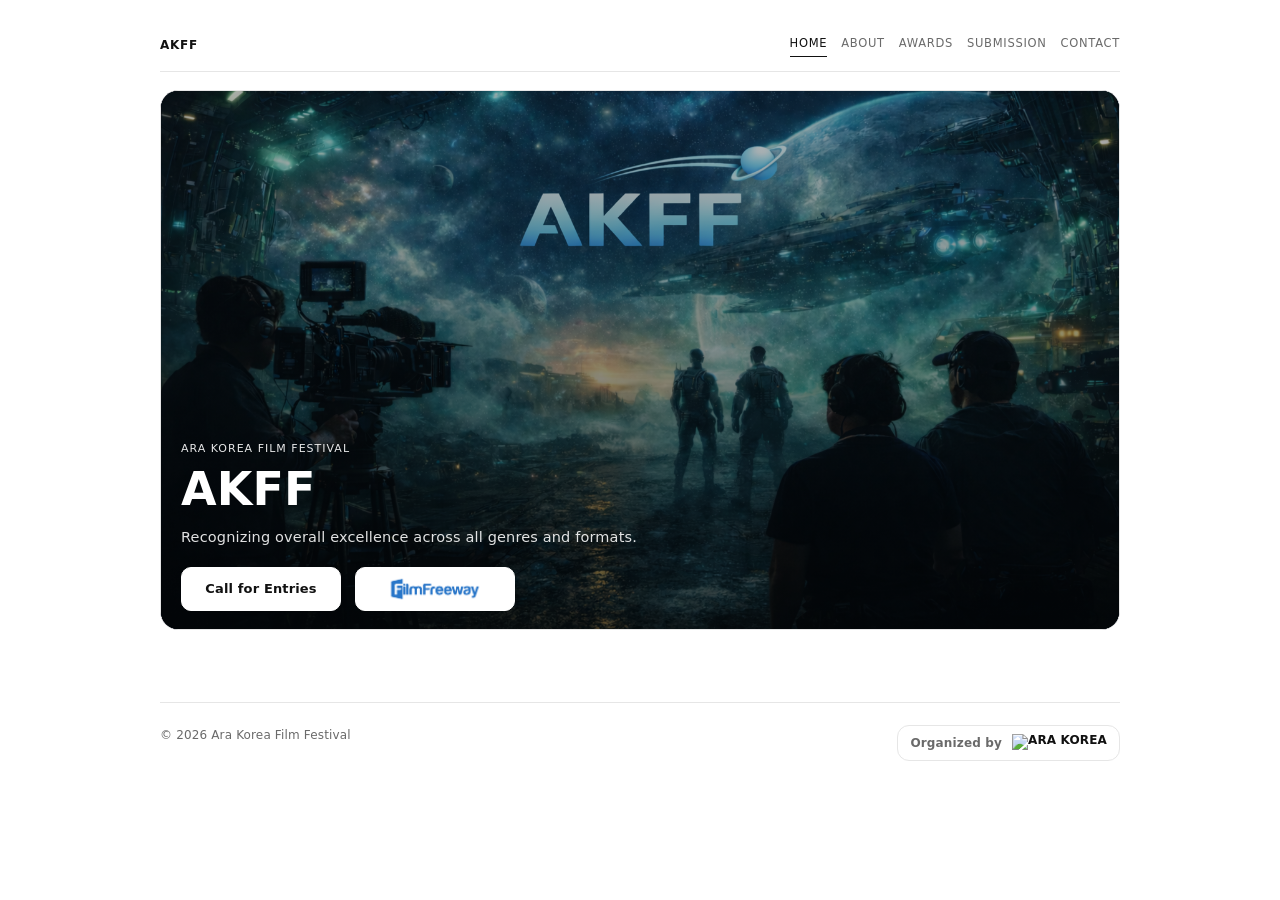
==== commit 74f5b4cd: "Add files via upload" ====
--- a/index.html
+++ b/index.html
@@ -183,7 +183,35 @@
  gap:12px 18px;
  flex-wrap:wrap;
  }
- </style>
+ 
+/* ORGANIZER LINK */
+.orgCard{
+ display:inline-flex;
+ align-items:center;
+ gap:10px;
+ padding:8px 12px;
+ border:1px solid var(--line);
+ border-radius:12px;
+ background:#fff;
+ color:var(--text);
+ font-weight:600;
+ line-height:1;
+}
+.orgCard span{
+ font-weight:600;
+ color:var(--muted);
+ font-size:12px;
+}
+.orgCard img{
+ height:18px;
+ width:auto;
+ display:block;
+}
+.orgCard:hover{
+ border-color: rgba(17,17,17,0.35);
+}
+
+</style>
 </head>
 <body>
 <div class="wrap">
@@ -222,7 +250,7 @@
 </section>
 <footer>
 <div>© <span id="y"></span> Ara Korea Film Festival</div>
-<div>Organized and operated by <a href="https://arakorea.org" rel="noopener" target="_blank">ARA KOREA</a></div>
+<div><a class="orgCard" href="https://arakorea.org" target="_blank" rel="noopener" aria-label="Organized and operated by ARA KOREA (opens in a new tab)"><span>Organized by</span><img src="./ara korea.png" alt="ARA KOREA"></a></div>
 </footer>
 </main>
 </div>
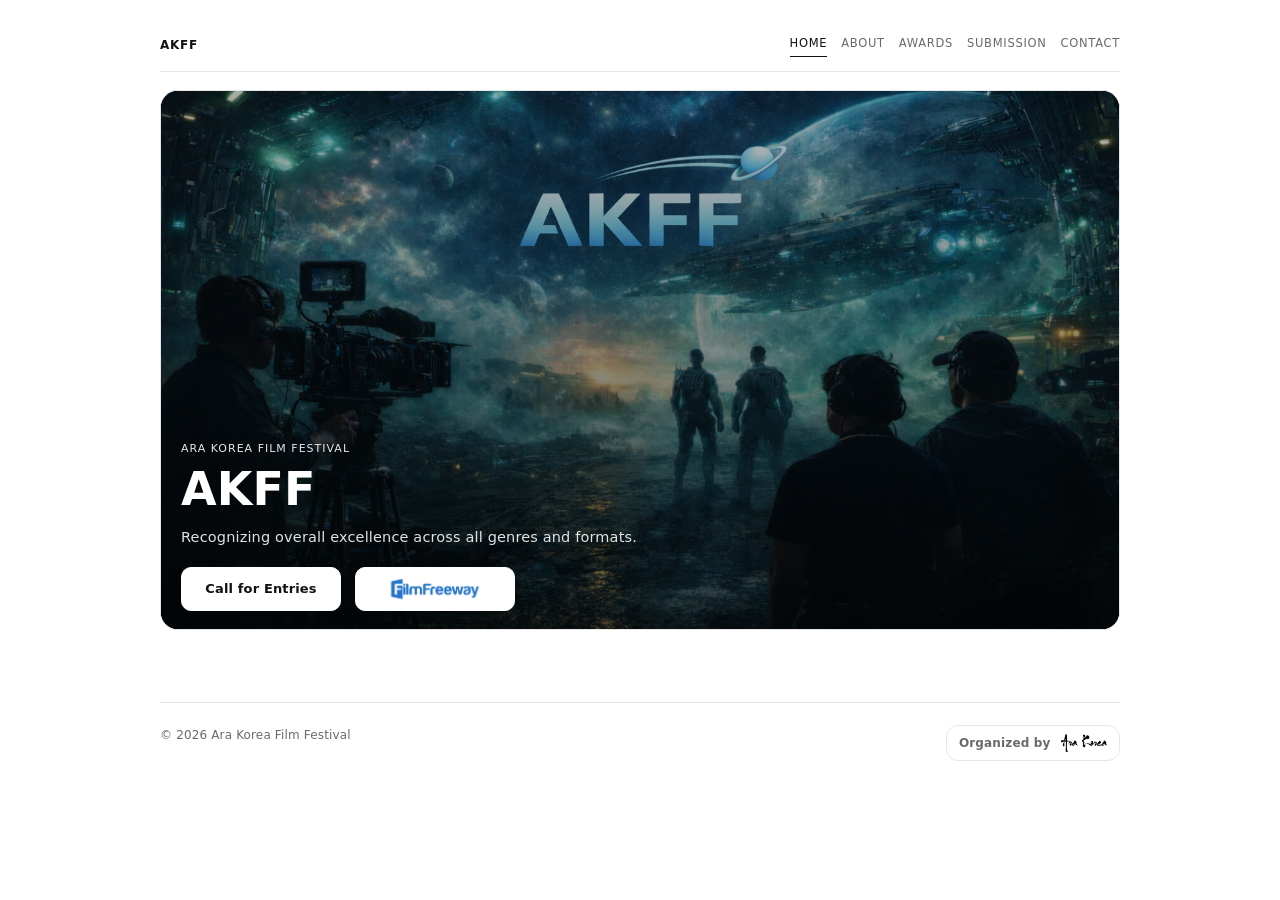
==== commit bd84707f: "Add files via upload" ====
--- a/index.html
+++ b/index.html
@@ -60,7 +60,23 @@
  justify-content:flex-end;
  }
  nav a{ white-space:nowrap; }
- nav a[aria-current="page"]{
+ 
+
+ /* Small screens: keep nav on one line via horizontal scroll (no wrapping) */
+ @media (max-width: 420px){.topbar{ align-items:flex-start; gap:10px; }
+ nav{
+ flex-wrap: nowrap;
+ overflow-x: auto;
+ -webkit-overflow-scrolling: touch;
+ max-width: 100%;
+ padding-bottom: 4px;
+ justify-content:flex-start;
+ gap:12px;
+ font-size:11px;
+ }
+ nav::-webkit-scrollbar{ display:none; }
+ }
+nav a[aria-current="page"]{
  color:var(--text);
  text-decoration:none;
  border-bottom:1px solid var(--text);
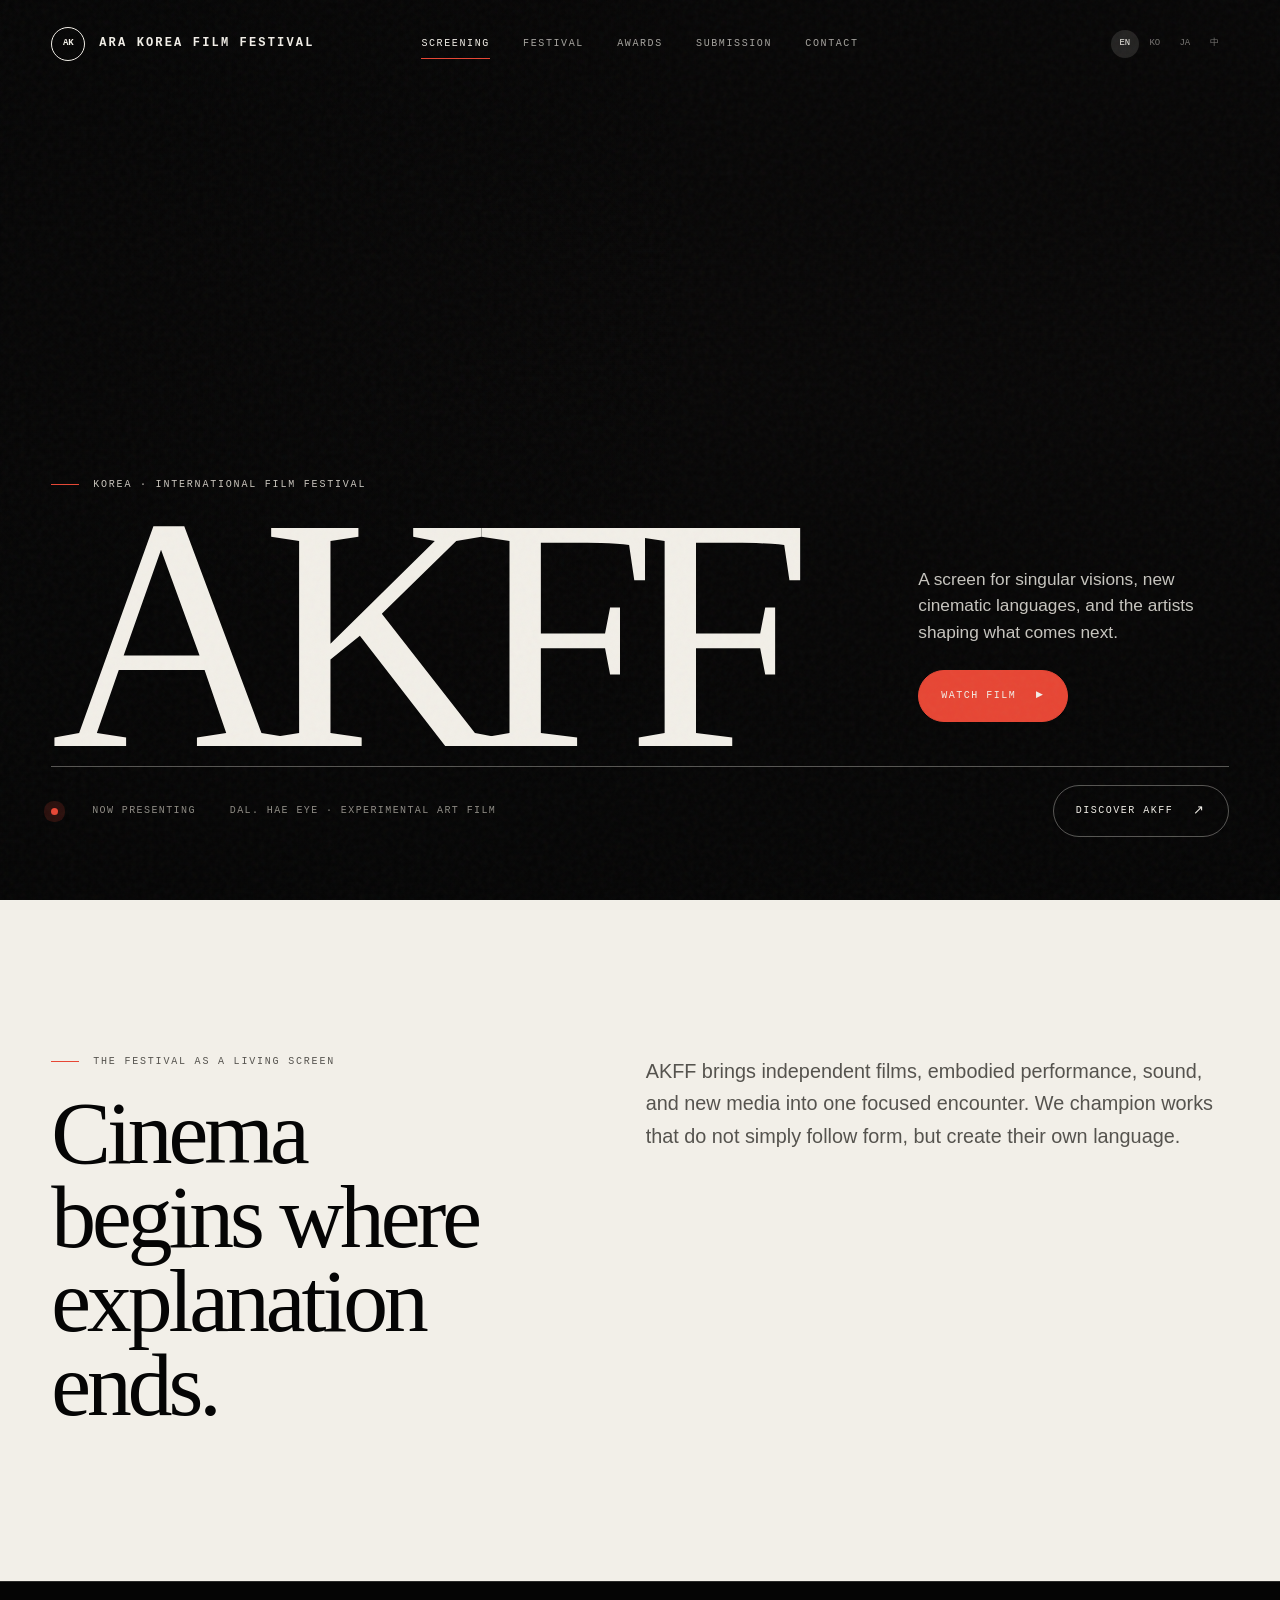
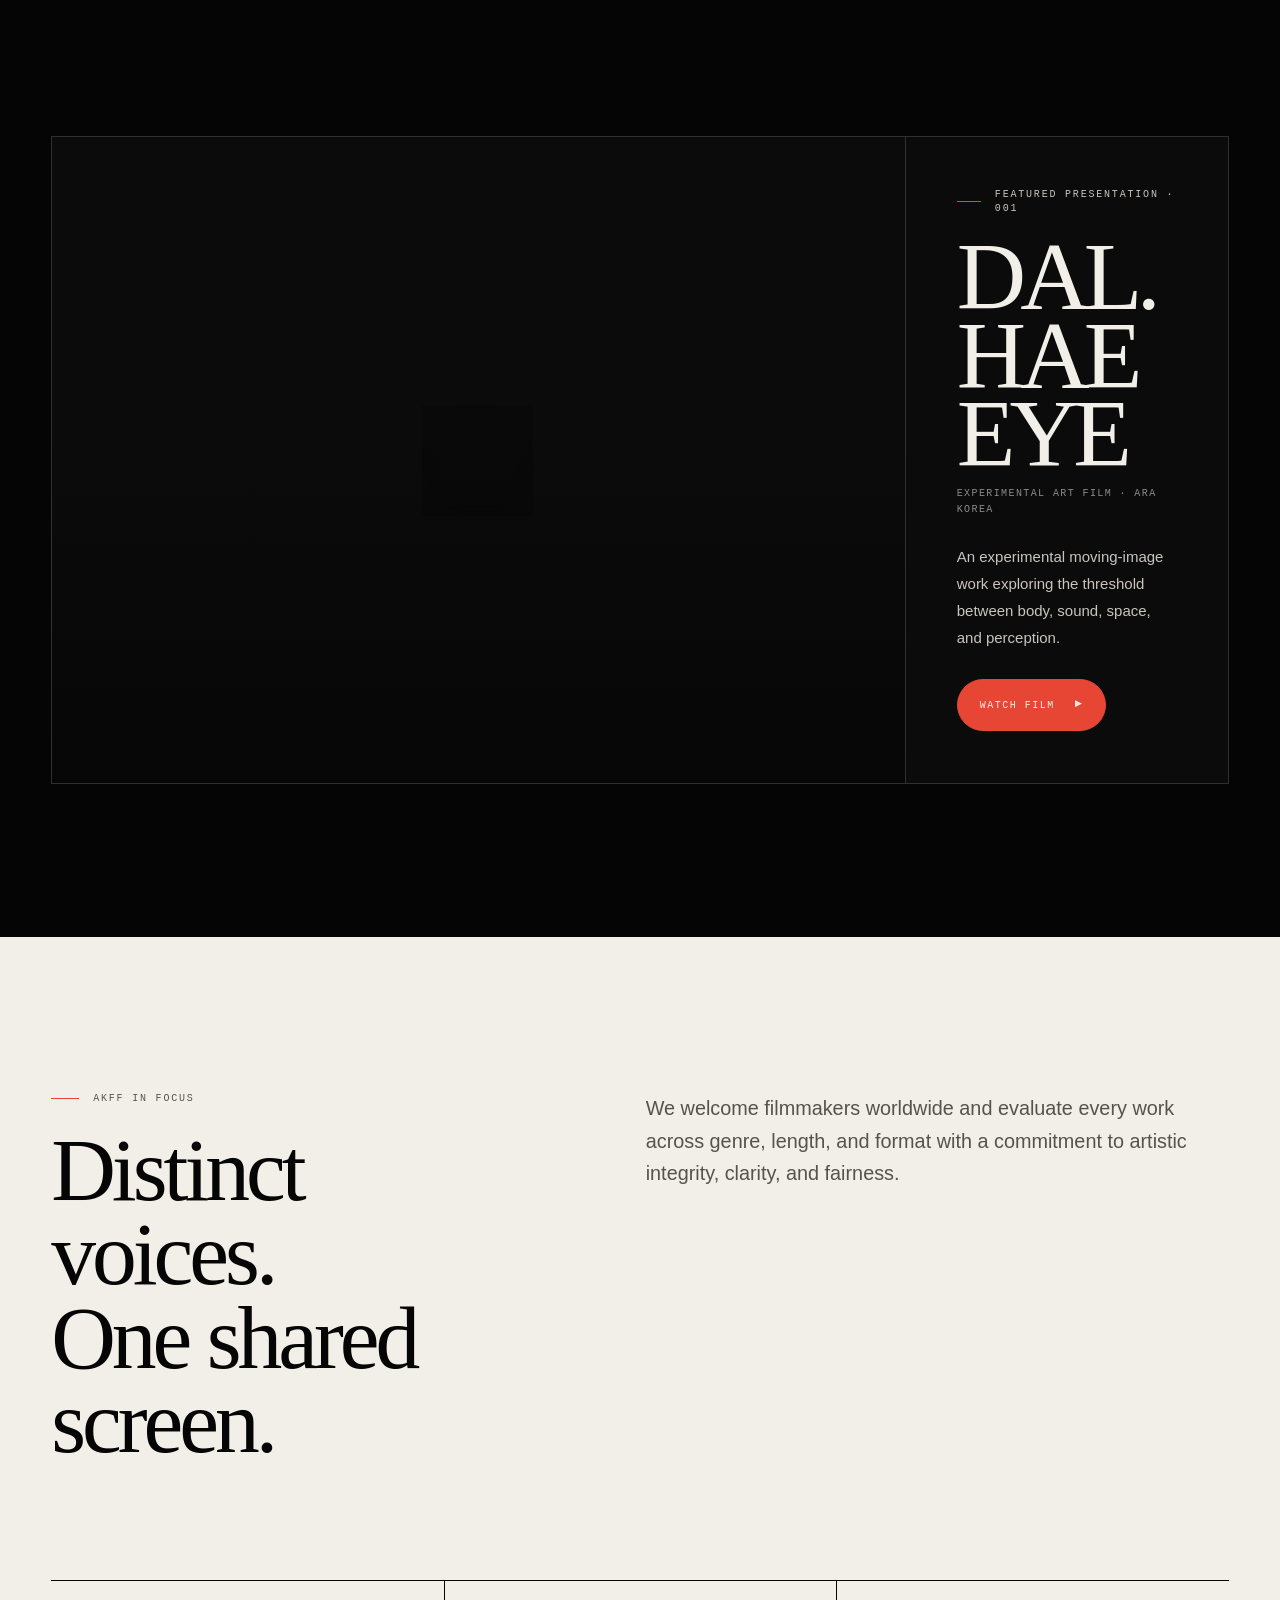
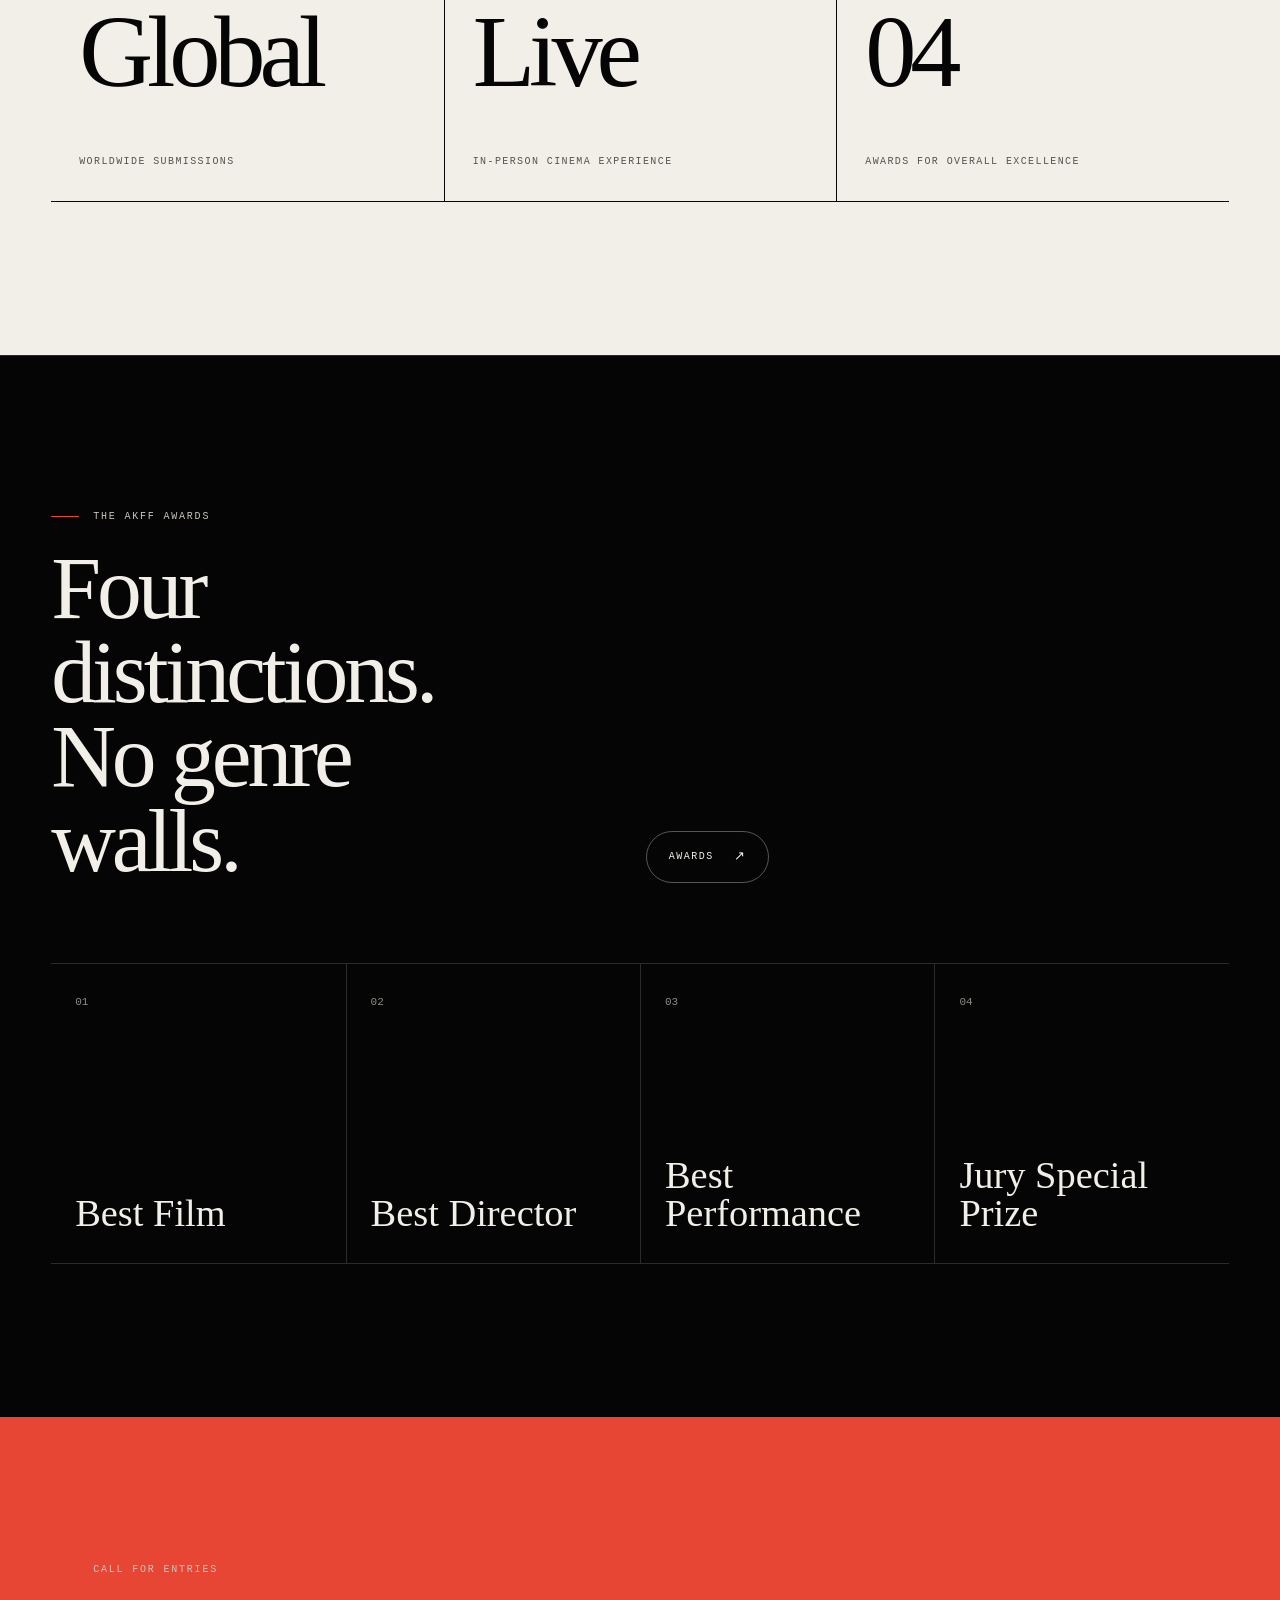
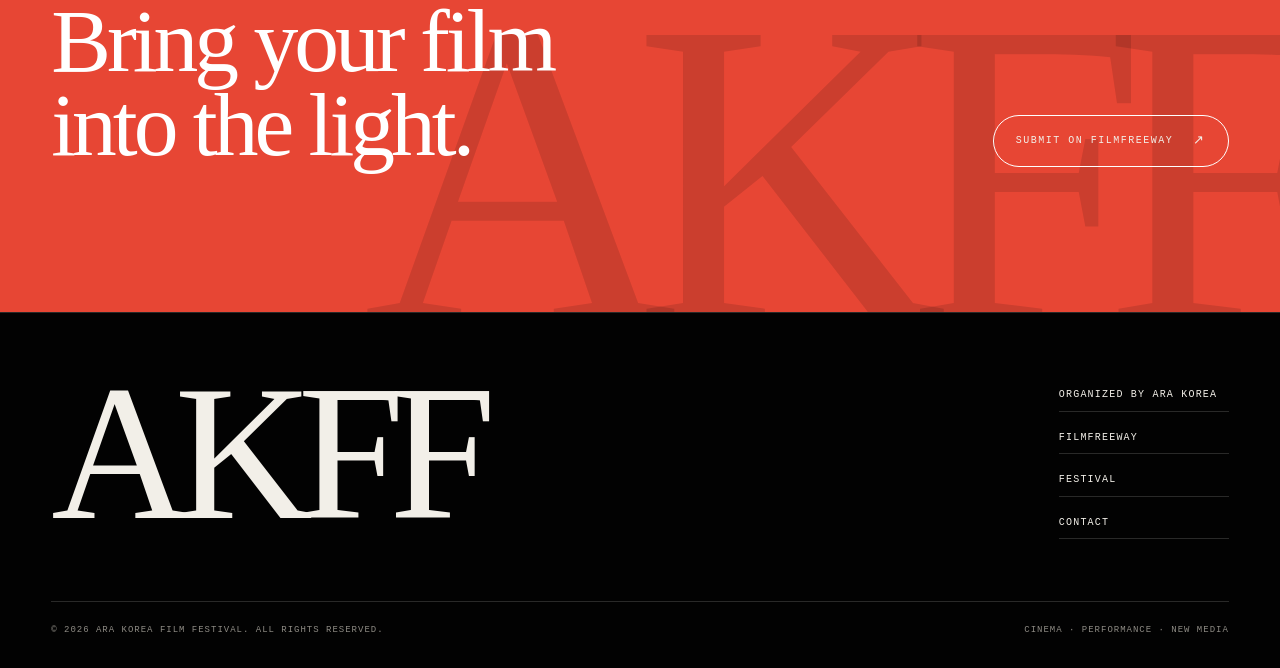
==== commit b5bf5838: "Add files via upload" ====
--- a/index.html
+++ b/index.html
@@ -1,277 +1,166 @@
-<!DOCTYPE html>
-
+<!doctype html>
 <html lang="en">
 <head>
-<meta charset="utf-8"/>
-<meta content="width=device-width, initial-scale=1" name="viewport"/>
-<title>Ara Korea Film Festival (AKFF)</title>
-<meta content="Ara Korea Film Festival (AKFF) — an international film festival recognizing overall excellence across all genres." name="description"/>
-<style>
- :root{
- --bg:#ffffff;
- --text:#111111;
- --muted:#6a6a6a;
- --line:#e6e6e6;
- --max:1000px;
- }
- *{ box-sizing:border-box; }
- body{
- margin:0;
- background:var(--bg);
- color:var(--text);
- font-family: system-ui, -apple-system, BlinkMacSystemFont, "Segoe UI",
- Roboto, Helvetica, Arial;
- line-height:1.7;
- letter-spacing:0.15px;
- font-size:15px;
- }
- a{ color:inherit; text-decoration:none; }
- a:hover{ text-decoration:none; }
+  <meta charset="utf-8">
+  <meta name="viewport" content="width=device-width, initial-scale=1">
+  <title>Ara Korea Film Festival · AKFF</title>
+  <meta name="description" content="Ara Korea Film Festival — a screen for singular visions, new cinematic languages, and emerging filmmakers worldwide.">
+  <meta name="theme-color" content="#050505">
+  <meta property="og:type" content="website">
+  <meta property="og:title" content="Ara Korea Film Festival · AKFF">
+  <meta property="og:description" content="Cinema · Performance · New Media">
+  <meta property="og:image" content="https://i.ytimg.com/vi/4b6K4aricJc/maxresdefault.jpg">
+  <meta property="og:url" content="https://www.arakoreafilmfestival.com/">
+  <link rel="canonical" href="https://www.arakoreafilmfestival.com/">
+  <link rel="stylesheet" href="./style.css">
+  <script src="./site.js" defer></script>
+</head>
+<body class="home" data-page="home">
+  <a class="skip-link" href="#main" data-i18n="skip">Skip to content</a>
+  <header id="siteHeader"></header>
 
- .wrap{ max-width:var(--max); margin:0 auto; padding:20px 20px 64px; }
+  <main id="main" class="page-shell">
+    <section class="home-hero" aria-labelledby="heroTitle">
+      <div class="hero-video" aria-hidden="true">
+        <div class="hero-video-poster"></div>
+        <iframe
+          src="https://www.youtube.com/embed/4b6K4aricJc?autoplay=1&amp;mute=1&amp;controls=0&amp;loop=1&amp;playlist=4b6K4aricJc&amp;playsinline=1&amp;rel=0&amp;iv_load_policy=3"
+          title="DAL. HAE EYE background film"
+          allow="autoplay; encrypted-media; picture-in-picture"
+          tabindex="-1"></iframe>
+      </div>
+      <div class="hero-shade"></div>
+      <div class="hero-grid"></div>
 
- header{
- position:relative;
- background: #ffffff;
- border-bottom:1px solid var(--line);
- z-index: 10;
- }
+      <div class="hero-content">
+        <div class="hero-content-inner">
+          <p class="eyebrow" data-i18n="home.kicker">Korea · International Film Festival</p>
+          <div class="hero-title-row">
+            <h1 id="heroTitle" class="hero-title">AKFF</h1>
+            <div class="hero-side">
+              <p data-i18n="home.heroCopy">A screen for singular visions, new cinematic languages, and the artists shaping what comes next.</p>
+              <div class="button-row">
+                <button class="button primary play" type="button" data-open-screening><span data-i18n="common.watch">Watch film</span></button>
+              </div>
+            </div>
+          </div>
+          <div class="hero-bottom">
+            <div class="hero-caption meta-text">
+              <span class="live-dot" aria-hidden="true"></span>
+              <span data-i18n="home.now">Now presenting</span>
+              <span data-i18n="home.heroMeta">DAL. HAE EYE · Experimental Art Film</span>
+            </div>
+            <a class="button" href="./about.html"><span data-i18n="common.discover">Discover AKFF</span></a>
+          </div>
+        </div>
+      </div>
+    </section>
 
- .topbar{
- display:flex;
- justify-content:space-between;
- align-items:center;
- padding:14px 0;
- font-size:12px;
- text-transform:uppercase;
- letter-spacing:0.7px;
- gap:16px;
- }
- .brand a{ font-weight:700; }
- nav{
- white-space:nowrap;
+    <section class="index-section light">
+      <div class="content-frame split-intro reveal">
+        <div>
+          <p class="eyebrow" data-i18n="home.introKicker">The festival as a living screen</p>
+          <h2 class="section-title" data-i18n="home.introTitle">Cinema begins where explanation ends.</h2>
+        </div>
+        <p class="body-large" data-i18n="home.introCopy">AKFF brings independent films, embodied performance, sound, and new media into one focused encounter. We champion works that do not simply follow form, but create their own language.</p>
+      </div>
+    </section>
 
- display:flex;
- gap:14px;
- color:var(--muted);
- font-size:11.5px;
- letter-spacing:0.7px;
- flex-wrap:wrap;
- justify-content:flex-end;
- }
- nav a{ white-space:nowrap; }
- 
+    <section class="index-section" id="screening">
+      <div class="content-frame">
+        <article class="feature-film reveal">
+          <div class="feature-visual">
+            <button class="play-disc" type="button" data-open-screening aria-label="Watch film">▶</button>
+          </div>
+          <div class="feature-copy">
+            <div>
+              <p class="eyebrow" data-i18n="home.featureKicker">Featured presentation · 001</p>
+              <h2 class="feature-name" data-i18n-html="home.featureTitle">DAL.<br>HAE EYE</h2>
+              <p class="meta-text" data-i18n="home.featureType">Experimental Art Film · ARA KOREA</p>
+            </div>
+            <div>
+              <p class="body-copy" data-i18n="home.featureCopy">An experimental moving-image work exploring the threshold between body, sound, space, and perception.</p>
+              <div class="button-row" style="margin-top:28px">
+                <button class="button primary play" type="button" data-open-screening><span data-i18n="common.watch">Watch film</span></button>
+              </div>
+            </div>
+          </div>
+        </article>
+      </div>
+    </section>
 
- /* Small screens: keep nav on one line via horizontal scroll (no wrapping) */
- @media (max-width: 420px){.topbar{ align-items:flex-start; gap:10px; }
- nav{
- flex-wrap: nowrap;
- overflow-x: auto;
- -webkit-overflow-scrolling: touch;
- max-width: 100%;
- padding-bottom: 4px;
- justify-content:flex-start;
- gap:12px;
- font-size:11px;
- }
- nav::-webkit-scrollbar{ display:none; }
- }
-nav a[aria-current="page"]{
- color:var(--text);
- text-decoration:none;
- border-bottom:1px solid var(--text);
- padding-bottom:2px;
- }
+    <section class="index-section light">
+      <div class="content-frame">
+        <div class="split-intro reveal">
+          <div>
+            <p class="eyebrow" data-i18n="home.manifestoKicker">AKFF in focus</p>
+            <h2 class="section-title" data-i18n-html="home.manifestoTitle">Distinct voices.<br>One shared screen.</h2>
+          </div>
+          <p class="body-large" data-i18n="home.manifestoCopy">We welcome filmmakers worldwide and evaluate every work across genre, length, and format with a commitment to artistic integrity, clarity, and fairness.</p>
+        </div>
+        <div class="stat-grid reveal">
+          <div class="stat">
+            <span class="stat-value" data-i18n="home.stat1Value">Global</span>
+            <span class="meta-text" data-i18n="home.stat1Label">Worldwide submissions</span>
+          </div>
+          <div class="stat">
+            <span class="stat-value" data-i18n="home.stat2Value">Live</span>
+            <span class="meta-text" data-i18n="home.stat2Label">In-person cinema experience</span>
+          </div>
+          <div class="stat">
+            <span class="stat-value" data-i18n="home.stat3Value">04</span>
+            <span class="meta-text" data-i18n="home.stat3Label">Awards for overall excellence</span>
+          </div>
+        </div>
+      </div>
+    </section>
 
+    <section class="index-section">
+      <div class="content-frame">
+        <div class="split-intro reveal" style="margin-bottom:80px">
+          <div>
+            <p class="eyebrow" data-i18n="home.awardsKicker">The AKFF Awards</p>
+            <h2 class="section-title" data-i18n-html="home.awardsTitle">Four distinctions.<br>No genre walls.</h2>
+          </div>
+          <div class="button-row" style="align-self:end">
+            <a class="button" href="./awards.html"><span data-i18n="nav.awards">Awards</span></a>
+          </div>
+        </div>
+        <div class="award-strip reveal">
+          <a class="award-mini" href="./awards.html#best-film"><span class="number">01</span><h3 data-i18n="home.award1">Best Film</h3></a>
+          <a class="award-mini" href="./awards.html#best-director"><span class="number">02</span><h3 data-i18n="home.award2">Best Director</h3></a>
+          <a class="award-mini" href="./awards.html#best-performance"><span class="number">03</span><h3 data-i18n="home.award3">Best Performance</h3></a>
+          <a class="award-mini" href="./awards.html#jury-prize"><span class="number">04</span><h3 data-i18n="home.award4">Jury Special Prize</h3></a>
+        </div>
+      </div>
+    </section>
 
- /* HERO */
- .hero{
- margin-top:18px;
- border:1px solid var(--line);
- border-radius:18px;
- overflow:hidden;
- background:#0b1220;
- position:relative;
- }
- .heroMedia{
- aspect-ratio: 16 / 9;
- width:100%;
- position:relative;
- background:#0b1220;
- }
- .heroMedia > img{
- position:absolute;
- inset:0;
- width:100%;
- height:100%;
- object-fit:cover;
- display:block;
- }
- .heroMedia:after{
- content:"";
- position:absolute;
- inset:0;
- background:
- linear-gradient(to top, rgba(0,0,0,0.6), rgba(0,0,0,0.25));
- pointer-events:none;
- }
- .heroInner{
- position:absolute;
- inset:auto 0 0 0;
- padding:22px 20px 18px;
- color:#fff;
- z-index:2;
- }
- .kicker{
- font-size:11px;
- text-transform:uppercase;
- letter-spacing:1px;
- opacity:.9;
- margin:0 0 6px;
- }
- h1{
- margin:0 0 10px;
- font-size:clamp(28px,4vw,46px);
- line-height:1.08;
- font-weight:800;
- }
- .lead{
- margin:0 0 18px;
- max-width:760px;
- color:rgba(255,255,255,0.88);
- font-size:14.5px;
- }
+    <section class="cta-banner">
+      <div class="content-frame cta-banner-inner reveal">
+        <div>
+          <p class="eyebrow" data-i18n="home.ctaKicker">Call for entries</p>
+          <h2 class="section-title" data-i18n-html="home.ctaTitle">Bring your film<br>into the light.</h2>
+        </div>
+        <a class="button" href="https://filmfreeway.com/arakorea" target="_blank" rel="noopener"><span data-i18n="common.submit">Submit on FilmFreeway</span></a>
+      </div>
+    </section>
+  </main>
 
- .ctaRow{
- display:flex;
- gap:14px;
- flex-wrap:wrap;
- align-items:center;
- }
-.ctaRow .btn{ min-width:160px; }
+  <footer id="siteFooter"></footer>
 
-
- .btn{
- display:inline-flex;
- align-items:center;
- justify-content:center;
- min-height:44px;
- padding:0 16px;
- border:1px solid rgba(255,255,255,0.9);
- border-radius:10px;
- font-weight:700;
- font-size:13px;
- color:#fff;
- backdrop-filter: blur(6px);
- background: rgba(255,255,255,0.08);
- }
-
- .btn.primary{
- background:#fff;
- color:#111;
- border-color:#fff;
- }
-
- .btn.logo{
- background:#fff;
- color:#111;
- border-color:#fff;
- padding:0 16px;
- }
-
-
- .btn.logo img{
- height:40px;
- width:auto;
- display:block;
- image-rendering: -webkit-optimize-contrast;
-}
-
-
- footer{
- margin-top:72px;
- padding-top:22px;
- border-top:1px solid var(--line);
- color:var(--muted);
- font-size:12px;
- display:flex;
- justify-content:space-between;
- gap:12px 18px;
- flex-wrap:wrap;
- }
- 
-/* ORGANIZER LINK */
-.orgCard{
- display:inline-flex;
- align-items:center;
- gap:10px;
- padding:8px 12px;
- border:1px solid var(--line);
- border-radius:12px;
- background:#fff;
- color:var(--text);
- font-weight:600;
- line-height:1;
-}
-.orgCard span{
- font-weight:600;
- color:var(--muted);
- font-size:12px;
-}
-.orgCard img{
- height:18px;
- width:auto;
- display:block;
-}
-.orgCard:hover{
- border-color: rgba(17,17,17,0.35);
-}
-
-</style>
-</head>
-<body>
-<div class="wrap">
-<header>
-<div class="topbar">
-<div class="brand"><a href="./index.html">AKFF</a></div>
-<nav aria-label="Primary">
-<a aria-current="page" href="./index.html">Home</a>
-<a href="./about.html">About</a>
-<a href="./awards.html">Awards</a>
-<a href="./submit.html">Submission</a>
-<a href="./contact.html">Contact</a>
-
-
-</nav>
-</div>
-</header>
-<main>
-<section aria-label="Hero" class="hero">
-<div class="heroMedia">
-<img alt="AKFF key visual" src="./hero-akff.png"/>
-<div class="heroInner">
-<p class="kicker">Ara Korea Film Festival</p>
-<h1>AKFF</h1>
-<p class="lead">
- Recognizing overall excellence across all genres and formats.
- </p>
-<div class="ctaRow">
-<a class="btn primary" href="./submit.html">Call for Entries</a>
-<a aria-label="Submit via FilmFreeway" class="btn logo" href="https://filmfreeway.com/arakorea" rel="noopener" target="_blank">
-<img alt="FilmFreeway" src="./filmfreeway-logo-hi.png"/>
-</a>
-</div>
-</div>
-</div>
-</section>
-<footer>
-<div>© <span id="y"></span> Ara Korea Film Festival</div>
-<div><a class="orgCard" href="https://arakorea.org" target="_blank" rel="noopener" aria-label="Organized and operated by ARA KOREA (opens in a new tab)"><span>Organized by</span><img src="./ara korea.png" alt="ARA KOREA"></a></div>
-</footer>
-</main>
-</div>
-<script>
- document.getElementById('y').textContent = new Date().getFullYear();
- </script>
+  <div class="screening-modal" id="screeningModal" role="dialog" aria-modal="true" aria-hidden="true" aria-label="AKFF screening">
+    <div class="screening-stage">
+      <button class="screening-close" type="button" data-player-close><span data-i18n="common.close">Close</span> ×</button>
+      <div class="screening-player" id="akffPlayer"></div>
+      <div class="screening-controls">
+        <div class="control-group">
+          <button type="button" data-player-play aria-label="Play">▶</button>
+          <button type="button" data-player-mute aria-label="Mute">♪</button>
+          <span class="screening-title" data-i18n="player.title">DAL. HAE EYE · AKFF Featured Presentation</span>
+        </div>
+        <button type="button" data-player-fullscreen aria-label="Fullscreen">⛶</button>
+      </div>
+    </div>
+  </div>
 </body>
 </html>
--- a/style.css
+++ b/style.css
@@ -0,0 +1,1329 @@
+:root {
+  --black: #050505;
+  --black-soft: #0b0b0c;
+  --graphite: #151516;
+  --paper: #f2efe8;
+  --paper-soft: #c9c5bd;
+  --muted: #8e8b84;
+  --line: rgba(242, 239, 232, 0.16);
+  --line-strong: rgba(242, 239, 232, 0.34);
+  --red: #e74634;
+  --red-dark: #a51f18;
+  --max: 1440px;
+  --pad: clamp(20px, 4vw, 68px);
+  --serif: "Iowan Old Style", "Baskerville", "Times New Roman", serif;
+  --sans: "Helvetica Neue", "Inter", "Noto Sans", Arial, sans-serif;
+  --mono: "SFMono-Regular", Consolas, "Liberation Mono", monospace;
+}
+
+* {
+  box-sizing: border-box;
+}
+
+html {
+  scroll-behavior: smooth;
+  background: var(--black);
+}
+
+body {
+  margin: 0;
+  background: var(--black);
+  color: var(--paper);
+  font-family: var(--sans);
+  font-size: 16px;
+  line-height: 1.55;
+  -webkit-font-smoothing: antialiased;
+  overflow-x: hidden;
+}
+
+body.menu-open,
+body.screening-open {
+  overflow: hidden;
+}
+
+body::before {
+  content: "";
+  position: fixed;
+  inset: 0;
+  z-index: 9998;
+  pointer-events: none;
+  opacity: 0.055;
+  background-image: url("data:image/svg+xml,%3Csvg viewBox='0 0 180 180' xmlns='http://www.w3.org/2000/svg'%3E%3Cfilter id='n'%3E%3CfeTurbulence type='fractalNoise' baseFrequency='.9' numOctaves='3' stitchTiles='stitch'/%3E%3C/filter%3E%3Crect width='100%25' height='100%25' filter='url(%23n)' opacity='.7'/%3E%3C/svg%3E");
+}
+
+::selection {
+  background: var(--red);
+  color: #fff;
+}
+
+a {
+  color: inherit;
+  text-decoration: none;
+}
+
+button,
+input,
+textarea,
+select {
+  font: inherit;
+}
+
+button,
+a {
+  -webkit-tap-highlight-color: transparent;
+}
+
+img,
+svg {
+  display: block;
+  max-width: 100%;
+}
+
+.skip-link {
+  position: fixed;
+  left: 16px;
+  top: -80px;
+  z-index: 10001;
+  background: var(--paper);
+  color: var(--black);
+  padding: 12px 18px;
+  transition: top 0.2s ease;
+}
+
+.skip-link:focus {
+  top: 16px;
+}
+
+.site-header {
+  position: fixed;
+  inset: 0 0 auto;
+  z-index: 1000;
+  height: 88px;
+  display: grid;
+  grid-template-columns: 1fr auto 1fr;
+  align-items: center;
+  padding: 0 var(--pad);
+  border-bottom: 1px solid transparent;
+  transition: background 0.35s ease, border-color 0.35s ease, height 0.35s ease;
+}
+
+.site-header.is-scrolled,
+body:not(.home) .site-header {
+  height: 72px;
+  background: rgba(5, 5, 5, 0.9);
+  border-color: var(--line);
+  backdrop-filter: blur(18px);
+  -webkit-backdrop-filter: blur(18px);
+}
+
+.brand {
+  justify-self: start;
+  display: inline-flex;
+  align-items: center;
+  gap: 14px;
+  font-family: var(--mono);
+  font-size: 12px;
+  font-weight: 700;
+  letter-spacing: 0.18em;
+}
+
+.brand-mark {
+  width: 34px;
+  height: 34px;
+  display: grid;
+  place-items: center;
+  border: 1px solid var(--paper);
+  border-radius: 50%;
+  font-size: 9px;
+  letter-spacing: -0.02em;
+  transition: color 0.3s ease, background 0.3s ease;
+}
+
+.brand:hover .brand-mark {
+  background: var(--paper);
+  color: var(--black);
+}
+
+.desktop-nav {
+  display: flex;
+  align-items: center;
+  gap: clamp(20px, 2.6vw, 42px);
+  justify-self: center;
+}
+
+.desktop-nav a {
+  position: relative;
+  font-family: var(--mono);
+  font-size: 10px;
+  letter-spacing: 0.16em;
+  text-transform: uppercase;
+  color: rgba(242, 239, 232, 0.68);
+  transition: color 0.25s ease;
+}
+
+.desktop-nav a::after {
+  content: "";
+  position: absolute;
+  left: 0;
+  right: 100%;
+  bottom: -8px;
+  height: 1px;
+  background: var(--red);
+  transition: right 0.3s ease;
+}
+
+.desktop-nav a:hover,
+.desktop-nav a[aria-current="page"] {
+  color: var(--paper);
+}
+
+.desktop-nav a:hover::after,
+.desktop-nav a[aria-current="page"]::after {
+  right: 0;
+}
+
+.header-actions {
+  justify-self: end;
+  display: flex;
+  align-items: center;
+  gap: 12px;
+}
+
+.language-switcher {
+  display: flex;
+  align-items: center;
+  gap: 2px;
+}
+
+.language-switcher button {
+  min-width: 28px;
+  height: 28px;
+  padding: 0 5px;
+  border: 0;
+  border-radius: 50%;
+  background: transparent;
+  color: rgba(242, 239, 232, 0.48);
+  font-family: var(--mono);
+  font-size: 9px;
+  cursor: pointer;
+  transition: color 0.25s ease, background 0.25s ease;
+}
+
+.language-switcher button:hover,
+.language-switcher button.is-active {
+  color: var(--paper);
+  background: rgba(242, 239, 232, 0.12);
+}
+
+.menu-toggle {
+  display: none;
+  width: 38px;
+  height: 38px;
+  border: 0;
+  background: transparent;
+  padding: 9px 6px;
+  color: var(--paper);
+  cursor: pointer;
+}
+
+.menu-toggle span {
+  display: block;
+  width: 100%;
+  height: 1px;
+  margin: 6px 0;
+  background: currentColor;
+  transition: transform 0.3s ease, opacity 0.3s ease;
+}
+
+.menu-toggle[aria-expanded="true"] span:first-child {
+  transform: translateY(3.5px) rotate(45deg);
+}
+
+.menu-toggle[aria-expanded="true"] span:last-child {
+  transform: translateY(-3.5px) rotate(-45deg);
+}
+
+.mobile-panel {
+  position: fixed;
+  inset: 0;
+  z-index: 990;
+  display: none;
+  flex-direction: column;
+  justify-content: center;
+  padding: 110px var(--pad) 50px;
+  background: var(--black);
+  opacity: 0;
+  visibility: hidden;
+  transition: opacity 0.3s ease, visibility 0.3s ease;
+}
+
+.mobile-panel.is-open {
+  opacity: 1;
+  visibility: visible;
+}
+
+.mobile-nav {
+  display: grid;
+}
+
+.mobile-nav a {
+  padding: 15px 0;
+  border-bottom: 1px solid var(--line);
+  font-family: var(--serif);
+  font-size: clamp(36px, 10vw, 64px);
+  line-height: 1;
+}
+
+.mobile-panel-meta {
+  margin-top: 34px;
+  display: flex;
+  justify-content: space-between;
+  gap: 20px;
+  color: var(--muted);
+  font-family: var(--mono);
+  font-size: 10px;
+  letter-spacing: 0.14em;
+  text-transform: uppercase;
+}
+
+.page-shell {
+  min-height: 100vh;
+}
+
+.content-frame {
+  width: min(var(--max), 100%);
+  margin: 0 auto;
+  padding-left: var(--pad);
+  padding-right: var(--pad);
+}
+
+.eyebrow {
+  display: flex;
+  align-items: center;
+  gap: 14px;
+  margin: 0 0 22px;
+  color: var(--paper-soft);
+  font-family: var(--mono);
+  font-size: 10px;
+  line-height: 1.4;
+  letter-spacing: 0.18em;
+  text-transform: uppercase;
+}
+
+.eyebrow::before {
+  content: "";
+  width: 28px;
+  height: 1px;
+  background: var(--red);
+}
+
+.display-title {
+  margin: 0;
+  font-family: var(--serif);
+  font-size: clamp(64px, 12vw, 184px);
+  font-weight: 400;
+  line-height: 0.78;
+  letter-spacing: -0.065em;
+}
+
+.display-title em {
+  color: var(--red);
+  font-weight: 400;
+}
+
+.section-title {
+  margin: 0;
+  font-family: var(--serif);
+  font-size: clamp(44px, 7vw, 104px);
+  font-weight: 400;
+  line-height: 0.94;
+  letter-spacing: -0.045em;
+}
+
+.section-title.small {
+  font-size: clamp(36px, 5vw, 72px);
+}
+
+.body-large {
+  margin: 0;
+  color: var(--paper-soft);
+  font-size: clamp(17px, 1.55vw, 23px);
+  line-height: 1.65;
+  font-weight: 300;
+}
+
+.body-copy {
+  margin: 0;
+  color: var(--paper-soft);
+  font-size: 15px;
+  line-height: 1.8;
+}
+
+.meta-text {
+  font-family: var(--mono);
+  font-size: 10px;
+  line-height: 1.65;
+  letter-spacing: 0.14em;
+  text-transform: uppercase;
+  color: var(--muted);
+}
+
+.button-row {
+  display: flex;
+  flex-wrap: wrap;
+  gap: 12px;
+}
+
+.button {
+  position: relative;
+  min-height: 52px;
+  display: inline-flex;
+  align-items: center;
+  justify-content: center;
+  gap: 20px;
+  padding: 0 22px;
+  border: 1px solid var(--line-strong);
+  border-radius: 100px;
+  background: transparent;
+  color: var(--paper);
+  font-family: var(--mono);
+  font-size: 10px;
+  letter-spacing: 0.15em;
+  text-transform: uppercase;
+  cursor: pointer;
+  overflow: hidden;
+  transition: color 0.3s ease, border-color 0.3s ease, transform 0.3s ease;
+}
+
+.button::before {
+  content: "";
+  position: absolute;
+  inset: 0;
+  background: var(--paper);
+  transform: translateY(105%);
+  transition: transform 0.35s cubic-bezier(0.76, 0, 0.24, 1);
+}
+
+.button > span,
+.button::after {
+  position: relative;
+  z-index: 1;
+}
+
+.button::after {
+  content: "\2197";
+  font-size: 13px;
+}
+
+.button:hover {
+  color: var(--black);
+  border-color: var(--paper);
+  transform: translateY(-2px);
+}
+
+.button:hover::before {
+  transform: translateY(0);
+}
+
+.button.primary {
+  border-color: var(--red);
+  background: var(--red);
+}
+
+.button.primary::before {
+  background: var(--paper);
+}
+
+.button.play::after {
+  content: "\25B6";
+  font-size: 9px;
+}
+
+.home-hero {
+  position: relative;
+  min-height: 100svh;
+  display: flex;
+  align-items: flex-end;
+  overflow: hidden;
+  background: #080707;
+}
+
+.hero-video,
+.hero-video-poster,
+.hero-shade,
+.hero-grid {
+  position: absolute;
+  inset: 0;
+}
+
+.hero-video {
+  z-index: 0;
+  overflow: hidden;
+  opacity: 0.66;
+}
+
+.hero-video iframe {
+  position: absolute;
+  top: 50%;
+  left: 50%;
+  width: max(100vw, 177.78vh);
+  height: max(56.25vw, 100vh);
+  transform: translate(-50%, -50%) scale(1.025);
+  border: 0;
+  pointer-events: none;
+}
+
+.hero-video-poster {
+  z-index: -1;
+  background: #080707 url("https://i.ytimg.com/vi/4b6K4aricJc/maxresdefault.jpg") center / cover no-repeat;
+}
+
+.hero-shade {
+  z-index: 1;
+  background:
+    linear-gradient(180deg, rgba(5, 5, 5, 0.44) 0%, rgba(5, 5, 5, 0.08) 34%, rgba(5, 5, 5, 0.86) 100%),
+    linear-gradient(90deg, rgba(5, 5, 5, 0.56), transparent 60%);
+}
+
+.hero-grid {
+  z-index: 2;
+  pointer-events: none;
+  background:
+    linear-gradient(90deg, transparent calc(50% - 0.5px), rgba(255,255,255,0.09) 50%, transparent calc(50% + 0.5px)),
+    linear-gradient(transparent calc(50% - 0.5px), rgba(255,255,255,0.07) 50%, transparent calc(50% + 0.5px));
+  opacity: 0.45;
+}
+
+.hero-content {
+  position: relative;
+  z-index: 3;
+  width: 100%;
+  padding: 160px var(--pad) clamp(44px, 7vh, 82px);
+}
+
+.hero-content-inner {
+  width: min(var(--max), 100%);
+  margin: 0 auto;
+}
+
+.hero-title-row {
+  display: grid;
+  grid-template-columns: minmax(0, 1fr) minmax(230px, 0.38fr);
+  gap: 50px;
+  align-items: end;
+}
+
+.hero-title {
+  margin: 0 0 -0.07em;
+  font-family: var(--serif);
+  font-size: clamp(116px, 26vw, 390px);
+  font-weight: 400;
+  line-height: 0.72;
+  letter-spacing: -0.09em;
+  white-space: nowrap;
+}
+
+.hero-side {
+  padding-bottom: 8px;
+}
+
+.hero-side p {
+  margin: 0 0 24px;
+  max-width: 360px;
+  color: rgba(242, 239, 232, 0.82);
+  font-size: clamp(15px, 1.35vw, 20px);
+  font-weight: 300;
+}
+
+.hero-bottom {
+  margin-top: 36px;
+  padding-top: 18px;
+  border-top: 1px solid var(--line-strong);
+  display: flex;
+  justify-content: space-between;
+  align-items: center;
+  gap: 28px;
+}
+
+.hero-caption {
+  display: flex;
+  gap: 34px;
+  align-items: center;
+}
+
+.live-dot {
+  width: 7px;
+  height: 7px;
+  border-radius: 50%;
+  background: var(--red);
+  box-shadow: 0 0 0 7px rgba(231, 70, 52, 0.16);
+  animation: pulse 2s ease infinite;
+}
+
+@keyframes pulse {
+  50% { box-shadow: 0 0 0 13px rgba(231, 70, 52, 0); }
+}
+
+.index-section {
+  position: relative;
+  padding: clamp(100px, 12vw, 190px) 0;
+  border-top: 1px solid var(--line);
+}
+
+.index-section.light {
+  background: var(--paper);
+  color: var(--black);
+}
+
+.index-section.light .eyebrow,
+.index-section.light .body-large,
+.index-section.light .body-copy,
+.index-section.light .meta-text {
+  color: #55534e;
+}
+
+.index-section.light .eyebrow::before {
+  background: var(--red);
+}
+
+.split-intro {
+  display: grid;
+  grid-template-columns: minmax(0, 0.8fr) minmax(320px, 1fr);
+  gap: clamp(55px, 10vw, 160px);
+  align-items: start;
+}
+
+.split-intro .body-large {
+  max-width: 680px;
+}
+
+.feature-film {
+  display: grid;
+  grid-template-columns: minmax(0, 1.45fr) minmax(300px, 0.55fr);
+  min-height: 72vh;
+  border: 1px solid var(--line);
+  background: var(--black-soft);
+}
+
+.feature-visual {
+  position: relative;
+  min-height: 620px;
+  overflow: hidden;
+  background: url("https://i.ytimg.com/vi/4b6K4aricJc/maxresdefault.jpg") center / cover no-repeat;
+}
+
+.feature-visual::after {
+  content: "";
+  position: absolute;
+  inset: 0;
+  background: linear-gradient(180deg, transparent 45%, rgba(5,5,5,0.75));
+}
+
+.feature-visual .play-disc {
+  position: absolute;
+  z-index: 2;
+  left: 50%;
+  top: 50%;
+  width: 110px;
+  height: 110px;
+  transform: translate(-50%, -50%);
+  border: 1px solid rgba(255,255,255,0.72);
+  border-radius: 50%;
+  display: grid;
+  place-items: center;
+  background: rgba(5,5,5,0.18);
+  color: #fff;
+  cursor: pointer;
+  backdrop-filter: blur(6px);
+  transition: transform 0.35s ease, background 0.35s ease;
+}
+
+.feature-visual .play-disc:hover {
+  transform: translate(-50%, -50%) scale(1.08);
+  background: var(--red);
+}
+
+.feature-copy {
+  display: flex;
+  flex-direction: column;
+  justify-content: space-between;
+  padding: clamp(30px, 4vw, 60px);
+  border-left: 1px solid var(--line);
+}
+
+.feature-name {
+  margin: 20px 0 12px;
+  font-family: var(--serif);
+  font-size: clamp(58px, 7.5vw, 118px);
+  line-height: 0.82;
+  font-weight: 400;
+  letter-spacing: -0.06em;
+}
+
+.feature-copy .button {
+  align-self: flex-start;
+}
+
+.stat-grid {
+  margin-top: clamp(70px, 9vw, 130px);
+  display: grid;
+  grid-template-columns: repeat(3, 1fr);
+  border-top: 1px solid currentColor;
+  border-bottom: 1px solid currentColor;
+}
+
+.stat {
+  min-height: 220px;
+  padding: 30px 28px;
+  display: flex;
+  flex-direction: column;
+  justify-content: space-between;
+}
+
+.stat + .stat {
+  border-left: 1px solid currentColor;
+}
+
+.stat-value {
+  font-family: var(--serif);
+  font-size: clamp(64px, 8vw, 122px);
+  line-height: 0.8;
+  letter-spacing: -0.06em;
+}
+
+.award-strip {
+  display: grid;
+  grid-template-columns: repeat(4, 1fr);
+  border-top: 1px solid var(--line);
+}
+
+.award-mini {
+  min-height: 300px;
+  padding: 30px 24px;
+  display: flex;
+  flex-direction: column;
+  justify-content: space-between;
+  border-bottom: 1px solid var(--line);
+  transition: background 0.3s ease;
+}
+
+.award-mini + .award-mini {
+  border-left: 1px solid var(--line);
+}
+
+.award-mini:hover {
+  background: var(--red);
+}
+
+.award-mini h3 {
+  margin: 0;
+  font-family: var(--serif);
+  font-size: clamp(31px, 3vw, 48px);
+  font-weight: 400;
+  line-height: 1;
+}
+
+.award-mini .number {
+  color: var(--muted);
+  font-family: var(--mono);
+  font-size: 11px;
+}
+
+.page-hero {
+  min-height: 70vh;
+  padding: clamp(150px, 18vh, 220px) 0 clamp(80px, 10vh, 130px);
+  display: flex;
+  align-items: flex-end;
+  border-bottom: 1px solid var(--line);
+  background:
+    radial-gradient(circle at 78% 30%, rgba(231,70,52,0.14), transparent 28%),
+    linear-gradient(135deg, #050505 0%, #0b0b0c 100%);
+}
+
+.page-hero-grid {
+  display: grid;
+  grid-template-columns: minmax(0, 1fr) minmax(280px, 0.43fr);
+  gap: 60px;
+  align-items: end;
+}
+
+.page-hero-copy {
+  padding-bottom: 4px;
+}
+
+.page-hero-copy .body-large {
+  max-width: 540px;
+}
+
+.content-section {
+  padding: clamp(80px, 10vw, 150px) 0;
+  border-bottom: 1px solid var(--line);
+}
+
+.content-section:last-of-type {
+  border-bottom: 0;
+}
+
+.editorial-grid {
+  display: grid;
+  grid-template-columns: minmax(0, 0.52fr) minmax(320px, 1fr);
+  gap: clamp(50px, 9vw, 150px);
+}
+
+.editorial-grid + .editorial-grid {
+  margin-top: clamp(70px, 9vw, 120px);
+  padding-top: clamp(70px, 9vw, 120px);
+  border-top: 1px solid var(--line);
+}
+
+.editorial-copy {
+  max-width: 760px;
+}
+
+.editorial-copy p + p {
+  margin-top: 22px;
+}
+
+.fact-list {
+  margin: 70px 0 0;
+  padding: 0;
+  list-style: none;
+  border-top: 1px solid var(--line);
+}
+
+.fact-list li {
+  display: grid;
+  grid-template-columns: 34px minmax(180px, 0.45fr) 1fr;
+  gap: 26px;
+  align-items: baseline;
+  padding: 22px 0;
+  border-bottom: 1px solid var(--line);
+}
+
+.fact-list .fact-index,
+.fact-list .fact-label {
+  font-family: var(--mono);
+  font-size: 10px;
+  letter-spacing: 0.12em;
+  text-transform: uppercase;
+}
+
+.fact-list .fact-index { color: var(--red); }
+.fact-list .fact-value { color: var(--paper-soft); }
+
+.award-list {
+  border-top: 1px solid var(--line);
+}
+
+.award-row {
+  position: relative;
+  display: grid;
+  grid-template-columns: 80px minmax(250px, 0.7fr) minmax(300px, 1fr);
+  gap: 38px;
+  align-items: start;
+  padding: clamp(38px, 5vw, 72px) 0;
+  border-bottom: 1px solid var(--line);
+  overflow: hidden;
+}
+
+.award-row::before {
+  content: "";
+  position: absolute;
+  inset: 0;
+  z-index: -1;
+  background: var(--red-dark);
+  transform: translateX(-101%);
+  transition: transform 0.55s cubic-bezier(0.76, 0, 0.24, 1);
+}
+
+.award-row:hover::before {
+  transform: translateX(0);
+}
+
+.award-index {
+  color: var(--red);
+  font-family: var(--mono);
+  font-size: 11px;
+  transition: color 0.3s ease;
+}
+
+.award-row:hover .award-index { color: var(--paper); }
+
+.award-name {
+  margin: 0;
+  font-family: var(--serif);
+  font-size: clamp(38px, 5vw, 74px);
+  font-weight: 400;
+  line-height: 0.95;
+  letter-spacing: -0.04em;
+}
+
+.award-description {
+  margin: 0;
+  color: var(--paper-soft);
+  font-size: 16px;
+  line-height: 1.8;
+}
+
+.process-grid {
+  display: grid;
+  grid-template-columns: repeat(4, 1fr);
+  border-top: 1px solid var(--line);
+  border-bottom: 1px solid var(--line);
+}
+
+.process-card {
+  min-height: 330px;
+  padding: 28px 24px;
+  display: flex;
+  flex-direction: column;
+  justify-content: space-between;
+}
+
+.process-card + .process-card {
+  border-left: 1px solid var(--line);
+}
+
+.process-card h3 {
+  margin: 0 0 14px;
+  font-family: var(--serif);
+  font-size: 34px;
+  font-weight: 400;
+  line-height: 1;
+}
+
+.process-card p {
+  margin: 0;
+  color: var(--paper-soft);
+  font-size: 14px;
+  line-height: 1.7;
+}
+
+.process-card .step {
+  font-family: var(--mono);
+  font-size: 10px;
+  color: var(--red);
+}
+
+.notice-panel {
+  margin-top: 70px;
+  padding: clamp(30px, 4vw, 58px);
+  display: grid;
+  grid-template-columns: minmax(0, 0.7fr) minmax(280px, 1fr);
+  gap: 60px;
+  border: 1px solid var(--line-strong);
+  background: var(--graphite);
+}
+
+.notice-panel ul {
+  margin: 0;
+  padding: 0;
+  list-style: none;
+}
+
+.notice-panel li {
+  padding: 12px 0;
+  border-bottom: 1px solid var(--line);
+  color: var(--paper-soft);
+  font-size: 14px;
+}
+
+.notice-panel li:first-child { padding-top: 0; }
+
+.contact-grid {
+  display: grid;
+  grid-template-columns: minmax(250px, 0.48fr) minmax(0, 1fr);
+  gap: clamp(60px, 10vw, 160px);
+}
+
+.contact-form {
+  display: grid;
+  grid-template-columns: 1fr 1fr;
+  gap: 32px 24px;
+}
+
+.field {
+  position: relative;
+}
+
+.field.full {
+  grid-column: 1 / -1;
+}
+
+.field label {
+  display: block;
+  margin-bottom: 10px;
+  color: var(--muted);
+  font-family: var(--mono);
+  font-size: 9px;
+  letter-spacing: 0.15em;
+  text-transform: uppercase;
+}
+
+.field input,
+.field textarea,
+.field select {
+  width: 100%;
+  padding: 13px 0 15px;
+  border: 0;
+  border-bottom: 1px solid var(--line-strong);
+  border-radius: 0;
+  outline: 0;
+  background: transparent;
+  color: var(--paper);
+  font-size: 16px;
+  transition: border-color 0.25s ease;
+}
+
+.field input:focus,
+.field textarea:focus,
+.field select:focus {
+  border-color: var(--red);
+}
+
+.field textarea {
+  min-height: 160px;
+  resize: vertical;
+}
+
+.form-actions {
+  grid-column: 1 / -1;
+  display: flex;
+  align-items: center;
+  justify-content: space-between;
+  gap: 24px;
+  margin-top: 14px;
+}
+
+.form-actions .helper {
+  color: var(--muted);
+  font-size: 12px;
+}
+
+.cta-banner {
+  position: relative;
+  min-height: 55vh;
+  display: flex;
+  align-items: center;
+  overflow: hidden;
+  background: var(--red);
+  color: #fff;
+}
+
+.cta-banner::after {
+  content: "AKFF";
+  position: absolute;
+  right: -0.05em;
+  bottom: -0.18em;
+  color: rgba(0,0,0,0.12);
+  font-family: var(--serif);
+  font-size: clamp(150px, 34vw, 520px);
+  line-height: 1;
+  letter-spacing: -0.1em;
+  pointer-events: none;
+}
+
+.cta-banner-inner {
+  position: relative;
+  z-index: 1;
+  display: grid;
+  grid-template-columns: minmax(0, 1fr) auto;
+  gap: 50px;
+  align-items: end;
+}
+
+.cta-banner .button {
+  border-color: #fff;
+}
+
+.site-footer {
+  padding: 66px var(--pad) 30px;
+  background: #020202;
+  border-top: 1px solid var(--line);
+}
+
+.footer-inner {
+  width: min(var(--max), 100%);
+  margin: 0 auto;
+}
+
+.footer-top {
+  display: grid;
+  grid-template-columns: minmax(0, 1fr) auto;
+  gap: 50px;
+  align-items: start;
+}
+
+.footer-wordmark {
+  margin: 0;
+  font-family: var(--serif);
+  font-size: clamp(70px, 15vw, 220px);
+  line-height: 0.78;
+  font-weight: 400;
+  letter-spacing: -0.08em;
+}
+
+.footer-links {
+  display: grid;
+  gap: 10px;
+  min-width: 170px;
+}
+
+.footer-links a {
+  padding: 8px 0;
+  border-bottom: 1px solid var(--line);
+  font-family: var(--mono);
+  font-size: 10px;
+  letter-spacing: 0.12em;
+  text-transform: uppercase;
+}
+
+.footer-links a:hover { color: var(--red); }
+
+.footer-bottom {
+  margin-top: 62px;
+  padding-top: 22px;
+  border-top: 1px solid var(--line);
+  display: flex;
+  justify-content: space-between;
+  gap: 24px;
+  color: var(--muted);
+  font-family: var(--mono);
+  font-size: 9px;
+  letter-spacing: 0.11em;
+  text-transform: uppercase;
+}
+
+.screening-modal {
+  position: fixed;
+  inset: 0;
+  z-index: 10000;
+  display: grid;
+  place-items: center;
+  padding: 20px;
+  background: rgba(0,0,0,0.96);
+  opacity: 0;
+  visibility: hidden;
+  transition: opacity 0.35s ease, visibility 0.35s ease;
+}
+
+.screening-modal.is-open {
+  opacity: 1;
+  visibility: visible;
+}
+
+.screening-stage {
+  position: relative;
+  width: min(1500px, 100%);
+  aspect-ratio: 16 / 9;
+  background: #000;
+  box-shadow: 0 0 100px rgba(255,255,255,0.08);
+}
+
+.screening-player,
+.screening-player iframe {
+  width: 100%;
+  height: 100%;
+}
+
+.screening-player iframe {
+  border: 0;
+  pointer-events: none;
+}
+
+.screening-close {
+  position: absolute;
+  right: 0;
+  top: -52px;
+  border: 0;
+  background: transparent;
+  color: var(--paper);
+  font-family: var(--mono);
+  font-size: 10px;
+  letter-spacing: 0.14em;
+  text-transform: uppercase;
+  cursor: pointer;
+}
+
+.screening-controls {
+  position: absolute;
+  inset: auto 0 0;
+  z-index: 2;
+  display: flex;
+  justify-content: space-between;
+  align-items: center;
+  gap: 20px;
+  padding: 30px;
+  background: linear-gradient(transparent, rgba(0,0,0,0.82));
+  transition: opacity 0.3s ease;
+}
+
+.control-group {
+  display: flex;
+  gap: 10px;
+  align-items: center;
+}
+
+.screening-controls button {
+  width: 42px;
+  height: 42px;
+  border: 1px solid rgba(255,255,255,0.5);
+  border-radius: 50%;
+  background: rgba(0,0,0,0.35);
+  color: #fff;
+  cursor: pointer;
+}
+
+.screening-title {
+  color: #fff;
+  font-family: var(--mono);
+  font-size: 10px;
+  letter-spacing: 0.13em;
+  text-transform: uppercase;
+}
+
+.reveal {
+  opacity: 0;
+  transform: translateY(32px);
+  transition: opacity 0.8s ease, transform 0.8s cubic-bezier(0.22, 1, 0.36, 1);
+}
+
+.reveal.is-visible {
+  opacity: 1;
+  transform: translateY(0);
+}
+
+@media (max-width: 1100px) {
+  .desktop-nav { gap: 18px; }
+  .desktop-nav a { font-size: 9px; }
+  .hero-title-row { grid-template-columns: 1fr; gap: 26px; }
+  .hero-side { max-width: 480px; }
+  .feature-film { grid-template-columns: 1fr; }
+  .feature-copy { min-height: 380px; border-left: 0; border-top: 1px solid var(--line); }
+  .award-strip { grid-template-columns: repeat(2, 1fr); }
+  .award-mini:nth-child(3) { border-left: 0; }
+  .process-grid { grid-template-columns: repeat(2, 1fr); }
+  .process-card:nth-child(3) { border-left: 0; border-top: 1px solid var(--line); }
+  .process-card:nth-child(4) { border-top: 1px solid var(--line); }
+}
+
+@media (max-width: 860px) {
+  .site-header { height: 72px; grid-template-columns: 1fr auto; }
+  .desktop-nav { display: none; }
+  .language-switcher.desktop-language { display: none; }
+  .menu-toggle { display: block; }
+  .mobile-panel { display: flex; }
+  .hero-content { padding-top: 130px; }
+  .hero-title { font-size: clamp(108px, 31vw, 240px); }
+  .hero-bottom { align-items: flex-end; }
+  .hero-caption { flex-direction: column; gap: 8px; align-items: flex-start; }
+  .split-intro,
+  .page-hero-grid,
+  .editorial-grid,
+  .notice-panel,
+  .contact-grid,
+  .cta-banner-inner { grid-template-columns: 1fr; }
+  .page-hero { min-height: 62vh; }
+  .page-hero-copy { max-width: 620px; }
+  .stat-grid { grid-template-columns: 1fr; }
+  .stat { min-height: 170px; }
+  .stat + .stat { border-left: 0; border-top: 1px solid currentColor; }
+  .award-row { grid-template-columns: 48px 1fr; }
+  .award-description { grid-column: 2; }
+  .footer-top { grid-template-columns: 1fr; }
+  .footer-links { grid-template-columns: repeat(2, 1fr); }
+}
+
+@media (max-width: 620px) {
+  :root { --pad: 20px; }
+  .brand-name { display: none; }
+  .hero-video { opacity: 0.55; }
+  .hero-grid { display: none; }
+  .hero-title { font-size: clamp(92px, 29vw, 156px); }
+  .hero-side p { font-size: 14px; }
+  .hero-bottom { flex-direction: column; align-items: stretch; }
+  .hero-bottom .button { width: 100%; }
+  .feature-visual { min-height: 54vh; }
+  .feature-copy { min-height: 340px; }
+  .award-strip { grid-template-columns: 1fr; }
+  .award-mini { min-height: 220px; }
+  .award-mini + .award-mini { border-left: 0; }
+  .fact-list li { grid-template-columns: 28px 1fr; gap: 14px; }
+  .fact-list .fact-value { grid-column: 2; }
+  .award-row { grid-template-columns: 34px 1fr; gap: 14px; }
+  .process-grid { grid-template-columns: 1fr; }
+  .process-card { min-height: 260px; }
+  .process-card + .process-card { border-left: 0; border-top: 1px solid var(--line); }
+  .contact-form { grid-template-columns: 1fr; }
+  .field.full,
+  .form-actions { grid-column: 1; }
+  .form-actions { flex-direction: column; align-items: stretch; }
+  .form-actions .button { width: 100%; }
+  .footer-links { grid-template-columns: 1fr; }
+  .footer-bottom { flex-direction: column; }
+  .screening-modal { padding: 0; }
+  .screening-stage { width: 100%; }
+  .screening-close { top: -44px; right: 16px; }
+  .screening-controls { padding: 16px; }
+  .screening-title { display: none; }
+}
+
+@media (prefers-reduced-motion: reduce) {
+  html { scroll-behavior: auto; }
+  *, *::before, *::after {
+    animation-duration: 0.01ms !important;
+    animation-iteration-count: 1 !important;
+    transition-duration: 0.01ms !important;
+  }
+  .reveal { opacity: 1; transform: none; }
+}
+
+/* FILMFREEWAY LOGO LINKS */
+.visually-hidden {
+  position: absolute !important;
+  width: 1px !important;
+  height: 1px !important;
+  padding: 0 !important;
+  margin: -1px !important;
+  overflow: hidden !important;
+  clip: rect(0, 0, 0, 0) !important;
+  white-space: nowrap !important;
+  border: 0 !important;
+}
+
+.button.filmfreeway-logo-link {
+  min-width: 220px;
+  padding: 7px 20px;
+  border-color: #ffffff;
+  background: #ffffff;
+  color: #111111;
+}
+
+.button.filmfreeway-logo-link::before {
+  background: #f2efe8;
+}
+
+.filmfreeway-logo-link img {
+  position: relative;
+  z-index: 2;
+  width: auto;
+  height: 32px;
+  object-fit: contain;
+}
+
+.site-footer .filmfreeway-logo-link {
+  width: fit-content;
+  padding: 9px 12px;
+  border: 0;
+  border-radius: 4px;
+  background: #ffffff;
+}
+
+.site-footer .filmfreeway-logo-link img {
+  height: 25px;
+}
+
+.button.filmfreeway-logo-link::after {
+  content: none;
+  display: none;
+}
